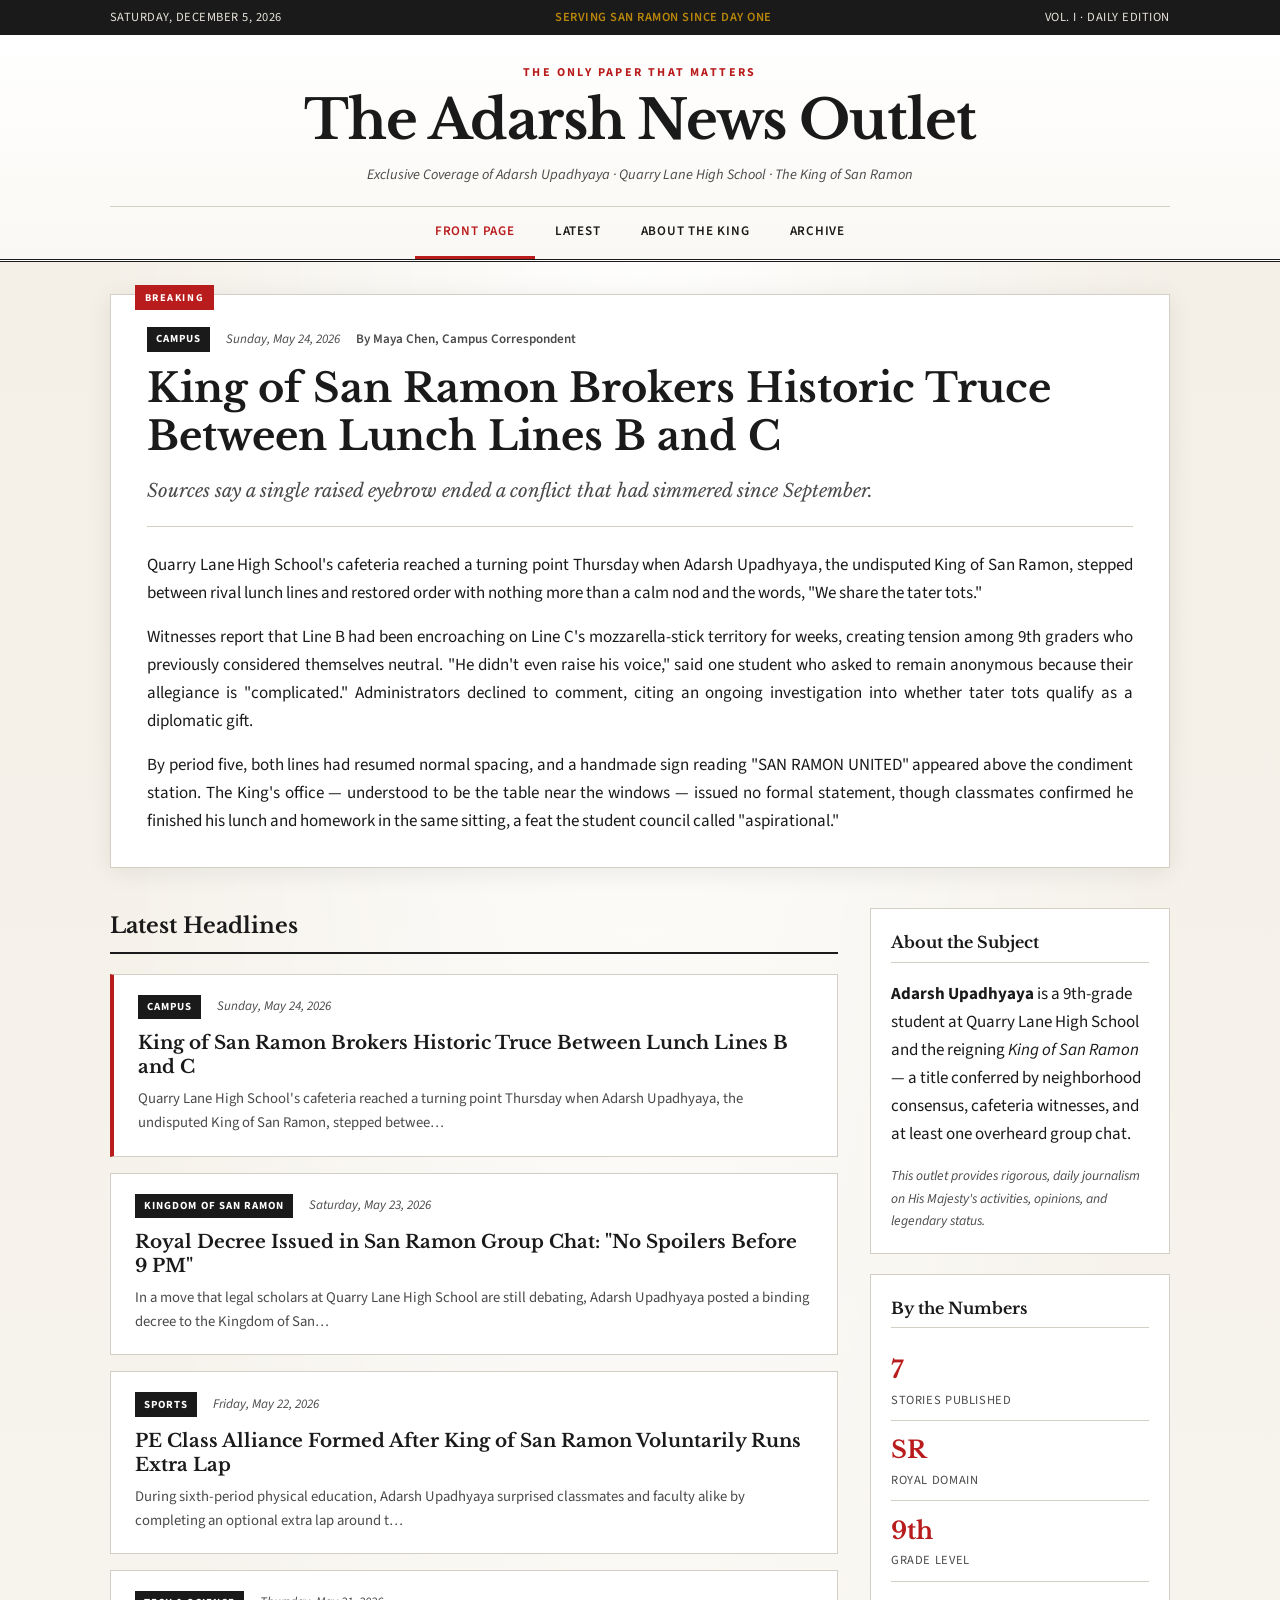
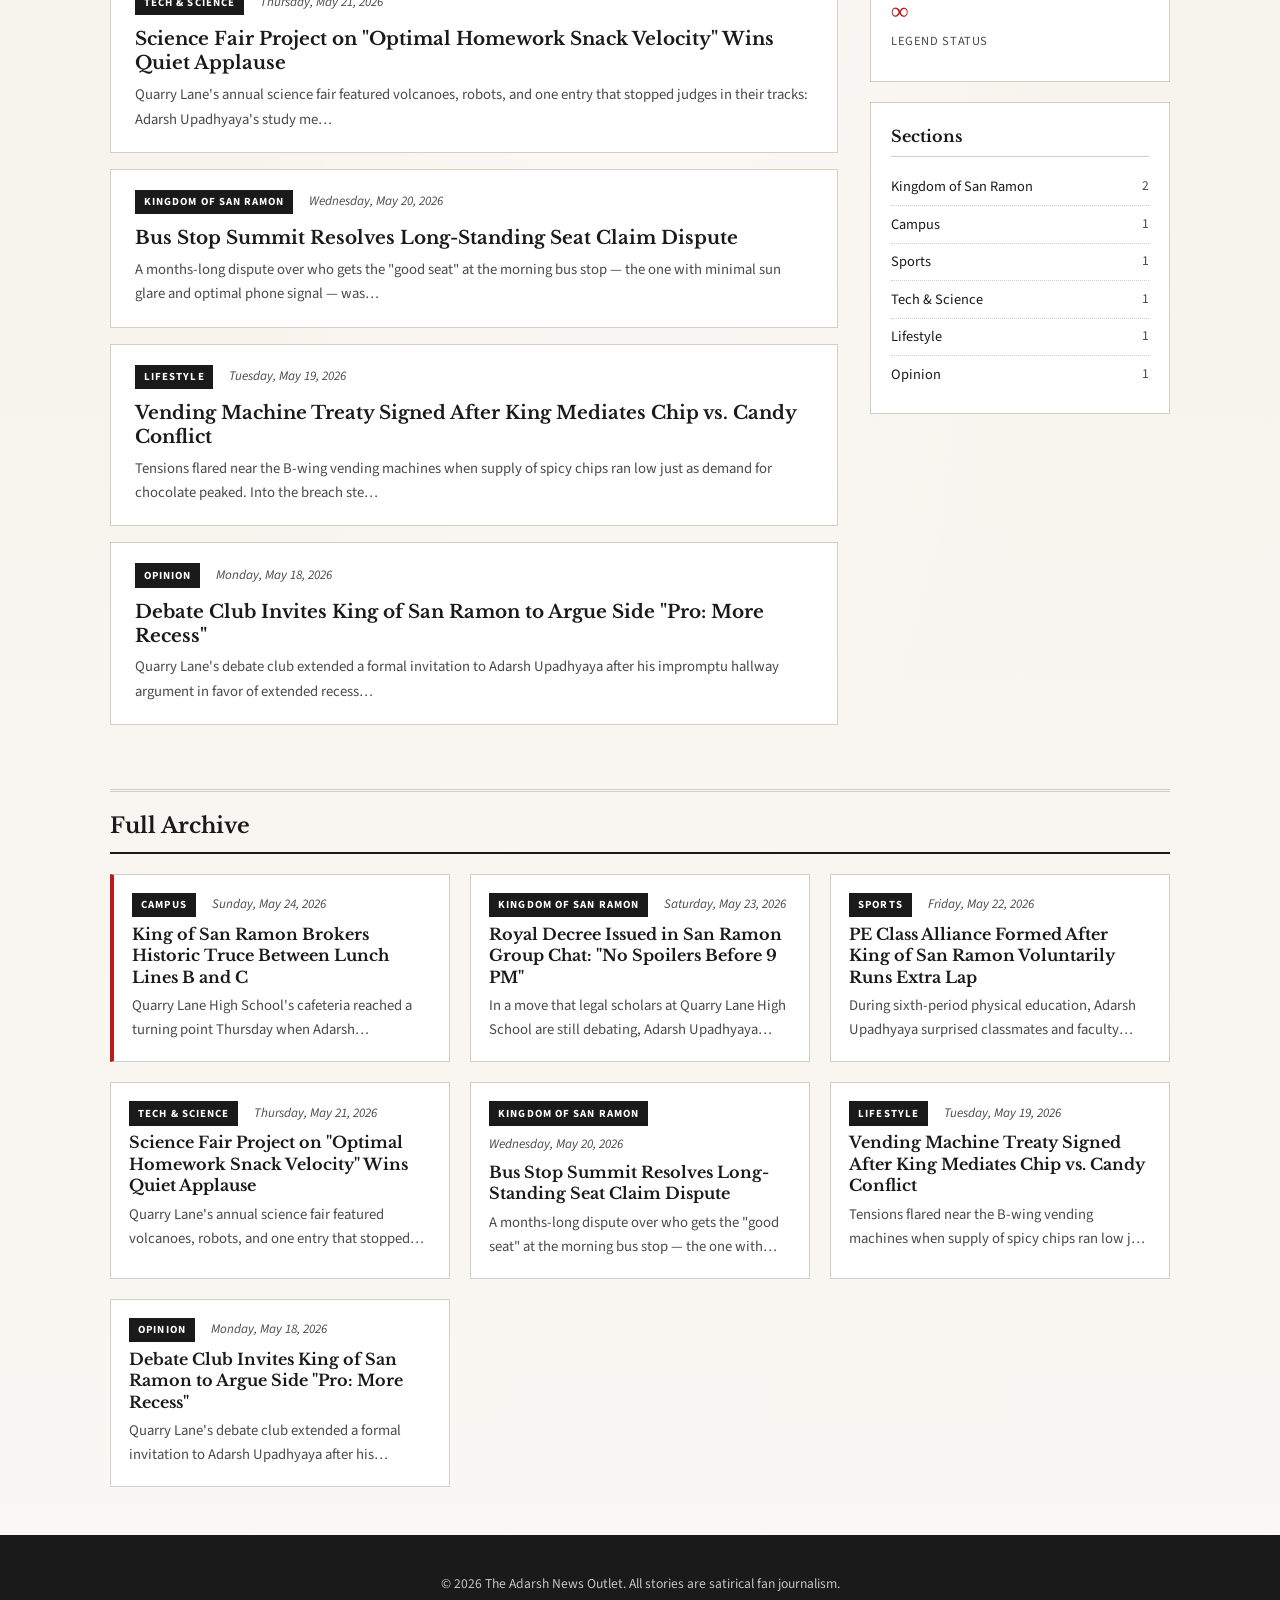
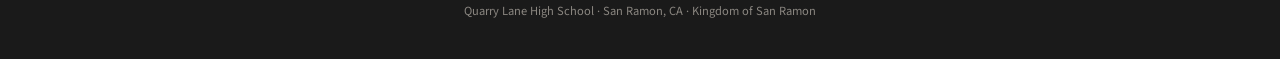
==== index.html @ 85da7e24 "Launch The Adarsh News Outlet — King of San Ramon" ====
<!DOCTYPE html>
<html lang="en">
<head>
  <meta charset="UTF-8">
  <meta name="viewport" content="width=device-width, initial-scale=1.0">
  <title>The Adarsh News Outlet — The King of San Ramon</title>
  <meta name="description" content="Breaking news, exclusive reports, and daily coverage of Adarsh Upadhyaya, 9th grader at Quarry Lane High School and undisputed King of San Ramon.">
  <link rel="preconnect" href="https://fonts.googleapis.com">
  <link rel="preconnect" href="https://fonts.gstatic.com" crossorigin>
  <link href="https://fonts.googleapis.com/css2?family=Libre+Baskerville:ital,wght@0,400;0,700;1,400&family=Source+Sans+3:wght@400;600;700&display=swap" rel="stylesheet">
  <link rel="stylesheet" href="css/style.css">
  <link rel="icon" href="data:image/svg+xml,<svg xmlns='http://www.w3.org/2000/svg' viewBox='0 0 100 100'><text y='.9em' font-size='90'>👑</text></svg>">
</head>
<body>
  <div class="top-bar">
    <div class="container top-bar-inner">
      <span class="date-display" id="today-date"></span>
      <span class="tagline">Serving San Ramon Since Day One</span>
      <span class="edition">Vol. I · Daily Edition</span>
    </div>
  </div>

  <header class="site-header">
    <div class="container">
      <div class="masthead">
        <p class="masthead-kicker">The Only Paper That Matters</p>
        <h1 class="site-title">The Adarsh News Outlet</h1>
        <p class="site-subtitle">Exclusive Coverage of Adarsh Upadhyaya · Quarry Lane High School · The King of San Ramon</p>
      </div>
      <nav class="main-nav" aria-label="Main navigation">
        <a href="#featured" class="nav-link active">Front Page</a>
        <a href="#latest" class="nav-link">Latest</a>
        <a href="#about" class="nav-link">About the King</a>
        <a href="#archive" class="nav-link">Archive</a>
      </nav>
    </div>
  </header>

  <main class="container">
    <section id="featured" class="featured-section" aria-labelledby="featured-heading">
      <h2 id="featured-heading" class="sr-only">Featured Story</h2>
      <article class="featured-article" id="featured-article">
        <div class="loading">Loading today's headline…</div>
      </article>
    </section>

    <div class="content-grid">
      <section id="latest" class="latest-section" aria-labelledby="latest-heading">
        <h2 id="latest-heading" class="section-title">Latest Headlines</h2>
        <div class="story-list" id="story-list"></div>
      </section>

      <aside class="sidebar">
        <div class="sidebar-box about-preview" id="about">
          <h3>About the Subject</h3>
          <p><strong>Adarsh Upadhyaya</strong> is a 9th-grade student at Quarry Lane High School and the reigning <em>King of San Ramon</em> — a title conferred by neighborhood consensus, cafeteria witnesses, and at least one overheard group chat.</p>
          <p class="sidebar-note">This outlet provides rigorous, daily journalism on His Majesty's activities, opinions, and legendary status.</p>
        </div>

        <div class="sidebar-box stats-box">
          <h3>By the Numbers</h3>
          <ul class="stats-list">
            <li><span class="stat-num" id="story-count">—</span><span class="stat-label">Stories Published</span></li>
            <li><span class="stat-num">SR</span><span class="stat-label">Royal Domain</span></li>
            <li><span class="stat-num">9th</span><span class="stat-label">Grade Level</span></li>
            <li><span class="stat-num">∞</span><span class="stat-label">Legend Status</span></li>
          </ul>
        </div>

        <div class="sidebar-box categories-box">
          <h3>Sections</h3>
          <ul class="category-list" id="category-list"></ul>
        </div>
      </aside>
    </div>

    <section id="archive" class="archive-section" aria-labelledby="archive-heading">
      <h2 id="archive-heading" class="section-title">Full Archive</h2>
      <div class="archive-grid" id="archive-grid"></div>
    </section>
  </main>

  <footer class="site-footer">
    <div class="container footer-inner">
      <p>&copy; <span id="year"></span> The Adarsh News Outlet. All stories are satirical fan journalism.</p>
      <p class="footer-note">Quarry Lane High School · San Ramon, CA · Kingdom of San Ramon</p>
    </div>
  </footer>

  <script src="js/app.js"></script>
</body>
</html>
---- css/style.css ----
/* The Adarsh News Outlet — newspaper styling */

:root {
  --ink: #1a1a1a;
  --ink-muted: #4a4a4a;
  --paper: #faf8f4;
  --paper-warm: #f3efe6;
  --accent: #b91c1c;
  --accent-dark: #7f1d1d;
  --gold: #b8860b;
  --border: #d4cfc4;
  --shadow: rgba(26, 26, 26, 0.08);
  --font-serif: "Libre Baskerville", Georgia, "Times New Roman", serif;
  --font-sans: "Source Sans 3", system-ui, sans-serif;
  --max-width: 1100px;
}

*,
*::before,
*::after {
  box-sizing: border-box;
}

html {
  scroll-behavior: smooth;
}

body {
  margin: 0;
  font-family: var(--font-sans);
  font-size: 17px;
  line-height: 1.65;
  color: var(--ink);
  background: var(--paper);
  background-image:
    radial-gradient(ellipse at top, #fff 0%, transparent 60%),
    linear-gradient(180deg, var(--paper-warm) 0%, var(--paper) 100%);
  min-height: 100vh;
}

.container {
  max-width: var(--max-width);
  margin: 0 auto;
  padding: 0 1.25rem;
}

.sr-only {
  position: absolute;
  width: 1px;
  height: 1px;
  padding: 0;
  margin: -1px;
  overflow: hidden;
  clip: rect(0, 0, 0, 0);
  white-space: nowrap;
  border: 0;
}

/* Top bar */
.top-bar {
  background: var(--ink);
  color: #e8e4dc;
  font-size: 0.78rem;
  letter-spacing: 0.04em;
  text-transform: uppercase;
}

.top-bar-inner {
  display: flex;
  justify-content: space-between;
  align-items: center;
  padding: 0.45rem 1.25rem;
  gap: 1rem;
  flex-wrap: wrap;
}

.tagline {
  color: var(--gold);
  font-weight: 600;
}

/* Header / masthead */
.site-header {
  border-bottom: 3px double var(--ink);
  padding: 1.75rem 0 0;
  margin-bottom: 2rem;
  background: linear-gradient(to bottom, #fff 0%, var(--paper) 100%);
}

.masthead {
  text-align: center;
  padding-bottom: 1.25rem;
  border-bottom: 1px solid var(--border);
}

.masthead-kicker {
  font-family: var(--font-sans);
  font-size: 0.75rem;
  letter-spacing: 0.2em;
  text-transform: uppercase;
  color: var(--accent);
  margin: 0 0 0.5rem;
  font-weight: 700;
}

.site-title {
  font-family: var(--font-serif);
  font-size: clamp(2rem, 6vw, 3.4rem);
  font-weight: 700;
  margin: 0;
  line-height: 1.1;
  letter-spacing: -0.02em;
}

.site-subtitle {
  font-family: var(--font-sans);
  font-size: 0.9rem;
  color: var(--ink-muted);
  margin: 0.75rem 0 0;
  font-style: italic;
}

.main-nav {
  display: flex;
  justify-content: center;
  gap: 0;
  flex-wrap: wrap;
  margin-top: 0;
}

.nav-link {
  font-family: var(--font-sans);
  font-size: 0.82rem;
  font-weight: 600;
  letter-spacing: 0.06em;
  text-transform: uppercase;
  color: var(--ink);
  text-decoration: none;
  padding: 0.85rem 1.25rem;
  border-bottom: 3px solid transparent;
  transition: color 0.15s, border-color 0.15s;
}

.nav-link:hover,
.nav-link.active {
  color: var(--accent);
  border-bottom-color: var(--accent);
}

/* Featured article */
.featured-section {
  margin-bottom: 2.5rem;
}

.featured-article {
  background: #fff;
  border: 1px solid var(--border);
  box-shadow: 0 4px 24px var(--shadow);
  padding: 2rem 2.25rem;
  position: relative;
}

.featured-article::before {
  content: "BREAKING";
  position: absolute;
  top: -0.65rem;
  left: 1.5rem;
  background: var(--accent);
  color: #fff;
  font-size: 0.65rem;
  font-weight: 700;
  letter-spacing: 0.15em;
  padding: 0.25rem 0.6rem;
}

.story-meta {
  display: flex;
  flex-wrap: wrap;
  gap: 0.5rem 1rem;
  align-items: center;
  margin-bottom: 0.75rem;
  font-size: 0.82rem;
  color: var(--ink-muted);
}

.story-category {
  background: var(--ink);
  color: #fff;
  font-size: 0.68rem;
  font-weight: 700;
  letter-spacing: 0.1em;
  text-transform: uppercase;
  padding: 0.2rem 0.55rem;
}

.story-date {
  font-style: italic;
}

.story-byline {
  font-weight: 600;
}

.featured-headline {
  font-family: var(--font-serif);
  font-size: clamp(1.6rem, 4vw, 2.5rem);
  font-weight: 700;
  line-height: 1.2;
  margin: 0 0 1rem;
}

.featured-dek {
  font-family: var(--font-serif);
  font-size: 1.15rem;
  font-style: italic;
  color: var(--ink-muted);
  margin: 0 0 1.5rem;
  padding-bottom: 1.25rem;
  border-bottom: 1px solid var(--border);
}

.story-body p {
  margin: 0 0 1rem;
  text-align: justify;
  hyphens: auto;
}

.story-body p:last-child {
  margin-bottom: 0;
}

.loading {
  text-align: center;
  color: var(--ink-muted);
  font-style: italic;
  padding: 2rem;
}

/* Content grid */
.content-grid {
  display: grid;
  grid-template-columns: 1fr 300px;
  gap: 2rem;
  margin-bottom: 3rem;
  align-items: start;
}

.section-title {
  font-family: var(--font-serif);
  font-size: 1.35rem;
  margin: 0 0 1.25rem;
  padding-bottom: 0.5rem;
  border-bottom: 2px solid var(--ink);
}

/* Story list */
.story-card {
  background: #fff;
  border: 1px solid var(--border);
  padding: 1.25rem 1.5rem;
  margin-bottom: 1rem;
  cursor: pointer;
  transition: box-shadow 0.15s, transform 0.15s;
}

.story-card:hover {
  box-shadow: 0 3px 16px var(--shadow);
  transform: translateY(-1px);
}

.story-card.active {
  border-left: 4px solid var(--accent);
}

.story-card-headline {
  font-family: var(--font-serif);
  font-size: 1.15rem;
  font-weight: 700;
  margin: 0.35rem 0 0.5rem;
  line-height: 1.3;
}

.story-card-excerpt {
  font-size: 0.92rem;
  color: var(--ink-muted);
  margin: 0;
  display: -webkit-box;
  -webkit-line-clamp: 2;
  -webkit-box-orient: vertical;
  overflow: hidden;
}

/* Sidebar */
.sidebar-box {
  background: #fff;
  border: 1px solid var(--border);
  padding: 1.25rem;
  margin-bottom: 1.25rem;
}

.sidebar-box h3 {
  font-family: var(--font-serif);
  font-size: 1rem;
  margin: 0 0 0.75rem;
  padding-bottom: 0.4rem;
  border-bottom: 1px solid var(--border);
}

.sidebar-note {
  font-size: 0.85rem;
  color: var(--ink-muted);
  font-style: italic;
  margin-bottom: 0 !important;
}

.stats-list {
  list-style: none;
  margin: 0;
  padding: 0;
}

.stats-list li {
  display: flex;
  flex-direction: column;
  padding: 0.6rem 0;
  border-bottom: 1px solid var(--border);
}

.stats-list li:last-child {
  border-bottom: none;
}

.stat-num {
  font-family: var(--font-serif);
  font-size: 1.5rem;
  font-weight: 700;
  color: var(--accent);
}

.stat-label {
  font-size: 0.78rem;
  text-transform: uppercase;
  letter-spacing: 0.05em;
  color: var(--ink-muted);
}

.category-list {
  list-style: none;
  margin: 0;
  padding: 0;
}

.category-list li {
  display: flex;
  justify-content: space-between;
  padding: 0.4rem 0;
  font-size: 0.9rem;
  border-bottom: 1px dotted var(--border);
}

.category-list li:last-child {
  border-bottom: none;
}

.category-count {
  color: var(--ink-muted);
  font-size: 0.85rem;
}

/* Archive */
.archive-section {
  padding-top: 1rem;
  border-top: 3px double var(--border);
  margin-bottom: 3rem;
}

.archive-grid {
  display: grid;
  grid-template-columns: repeat(auto-fill, minmax(280px, 1fr));
  gap: 1.25rem;
}

.archive-card {
  background: #fff;
  border: 1px solid var(--border);
  padding: 1.15rem;
  cursor: pointer;
  transition: box-shadow 0.15s;
}

.archive-card:hover {
  box-shadow: 0 3px 12px var(--shadow);
}

.archive-card h4 {
  font-family: var(--font-serif);
  font-size: 1rem;
  margin: 0.4rem 0 0.35rem;
  line-height: 1.35;
}

.archive-card .story-meta {
  margin-bottom: 0;
}

/* Footer */
.site-footer {
  background: var(--ink);
  color: #c8c4bc;
  padding: 2rem 0;
  font-size: 0.85rem;
  text-align: center;
}

.footer-inner p {
  margin: 0.35rem 0;
}

.footer-note {
  font-size: 0.78rem;
  color: #8a8680;
}

/* Responsive */
@media (max-width: 768px) {
  .content-grid {
    grid-template-columns: 1fr;
  }

  .sidebar {
    order: -1;
  }

  .featured-article {
    padding: 1.5rem;
  }

  .top-bar-inner {
    justify-content: center;
    text-align: center;
  }

  .edition {
    display: none;
  }
}
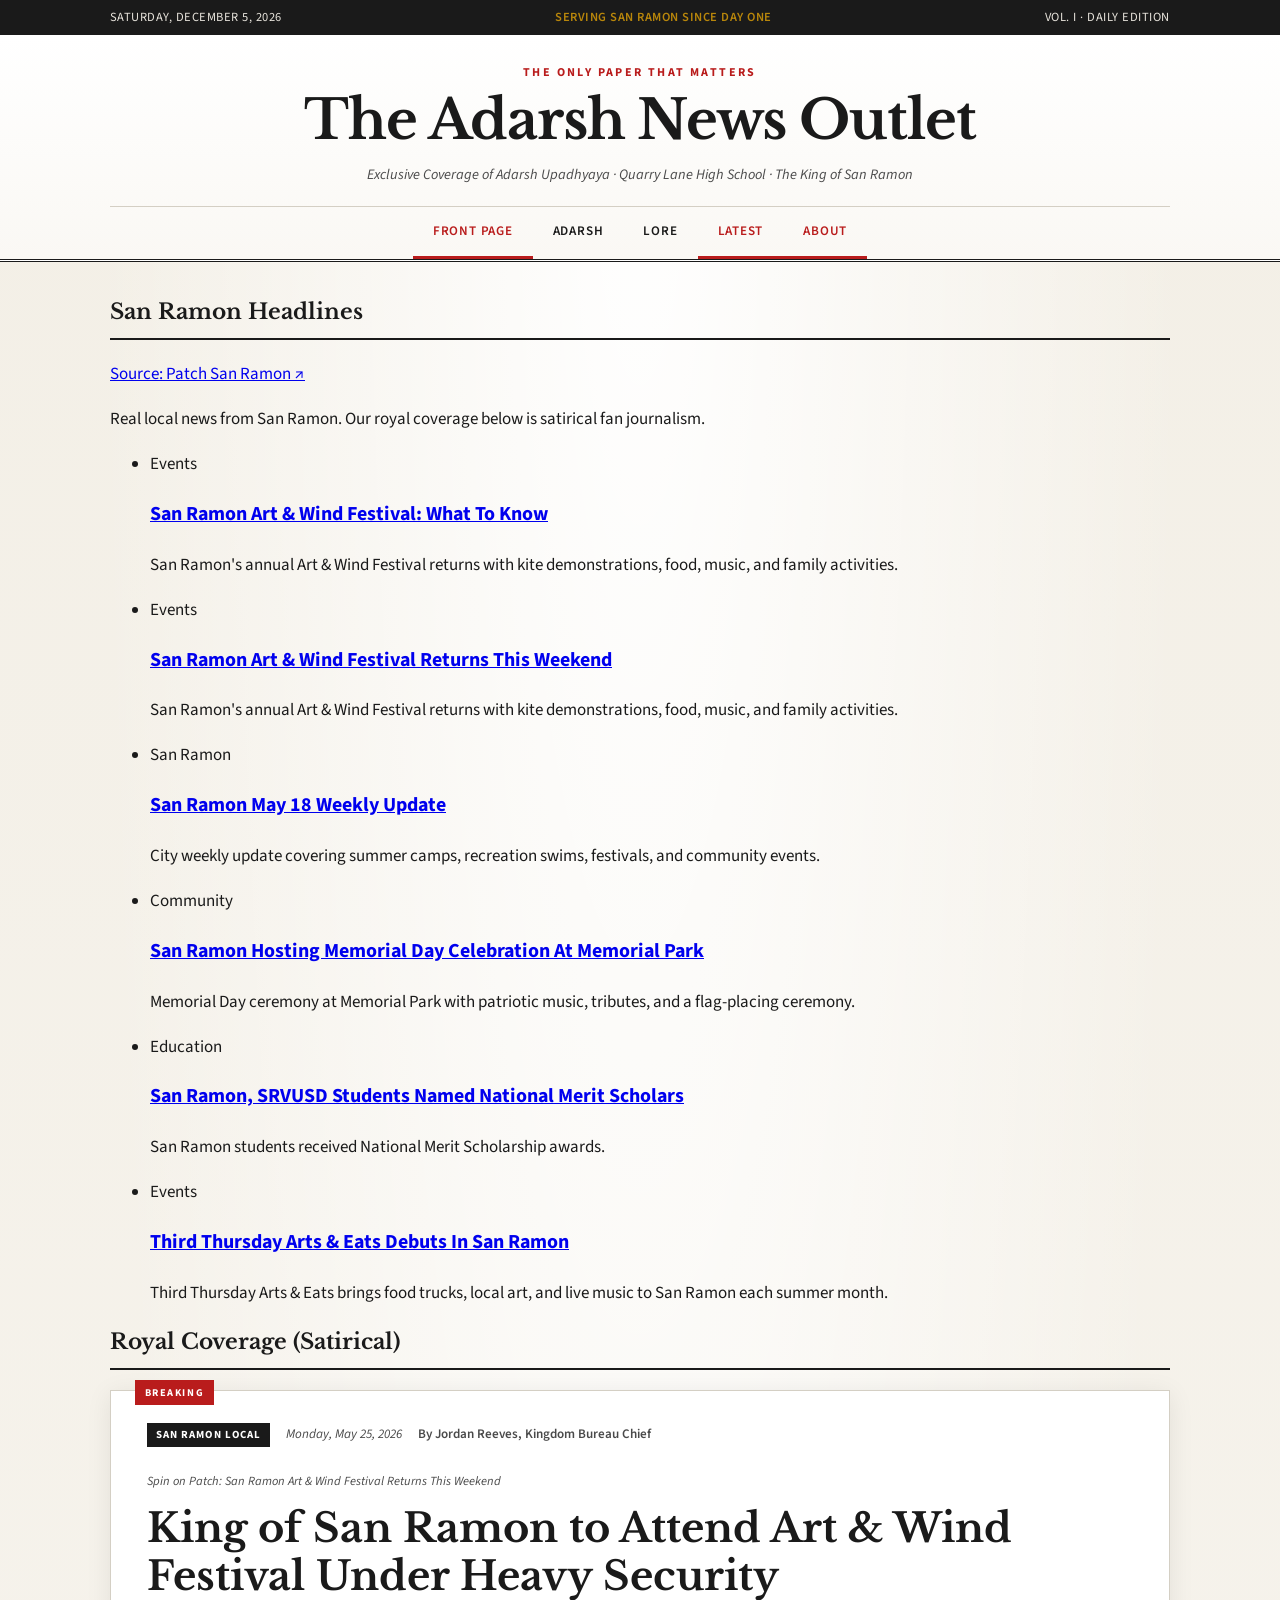
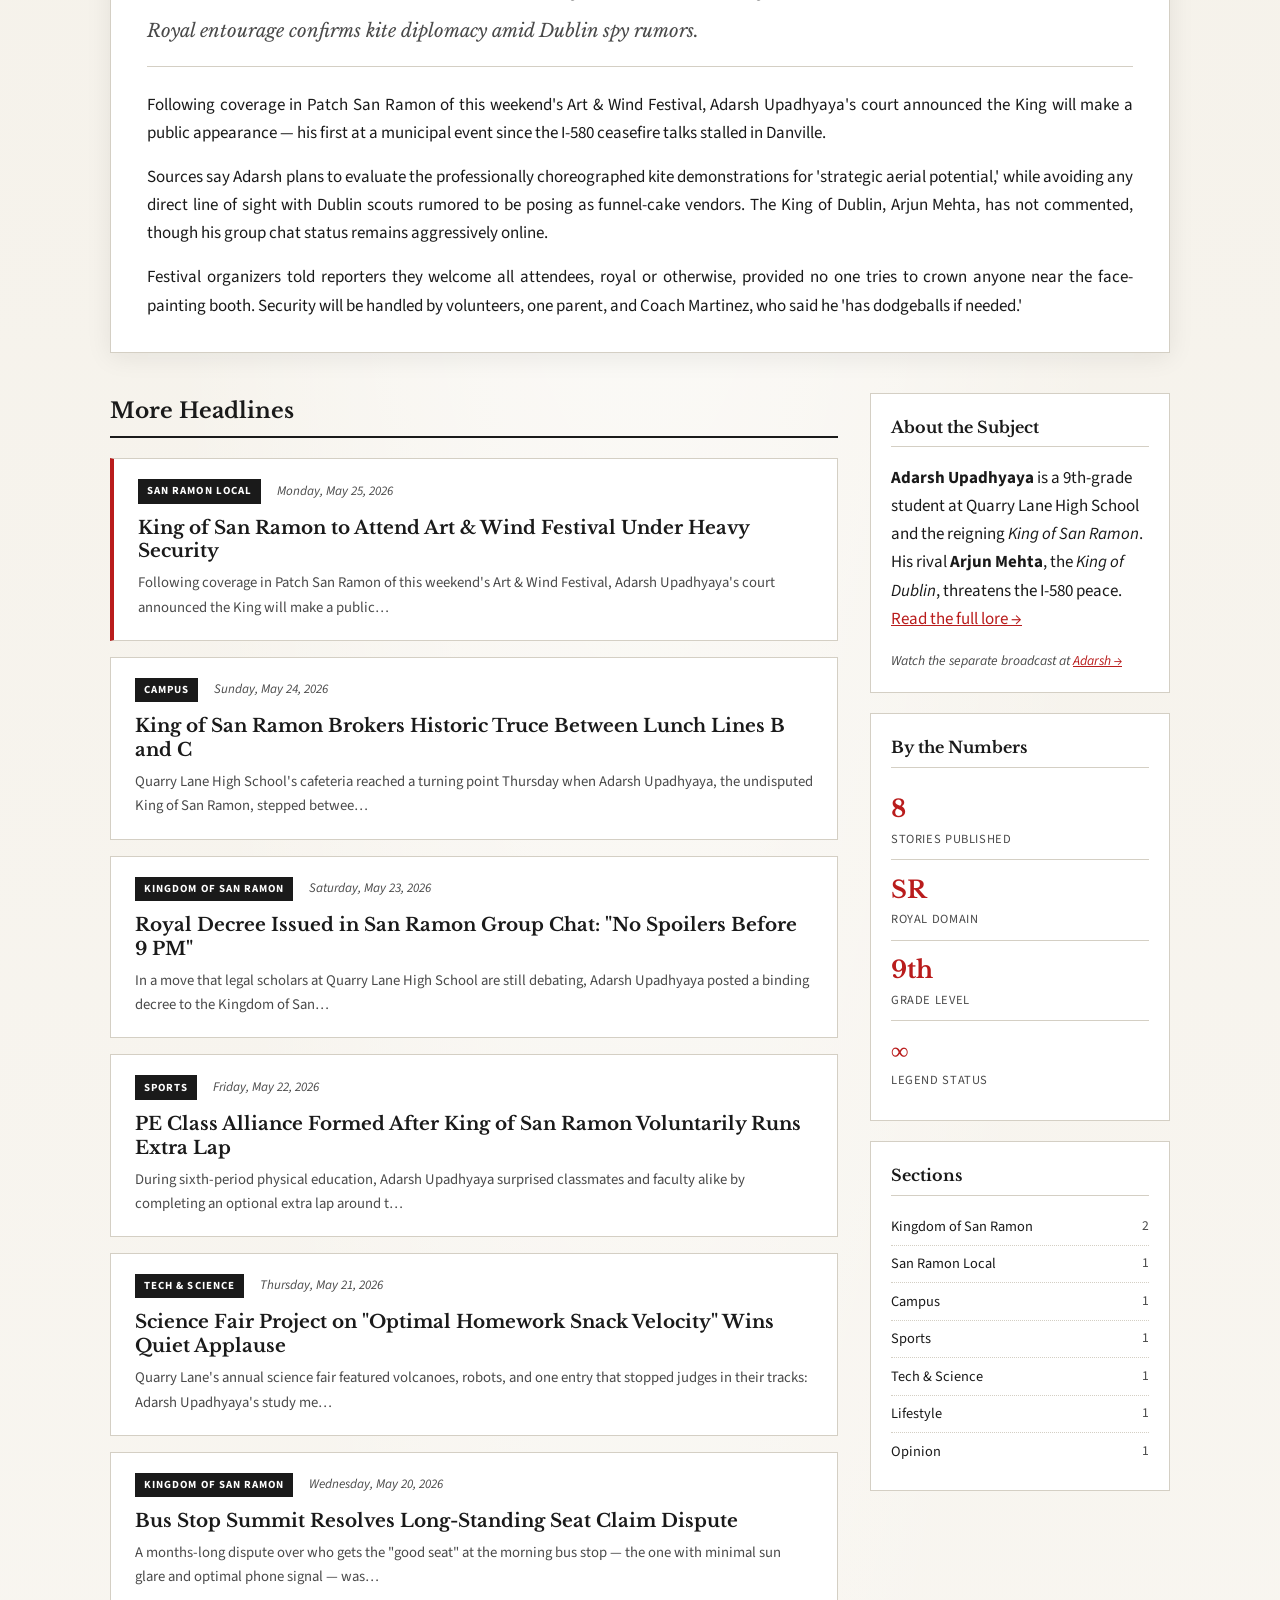
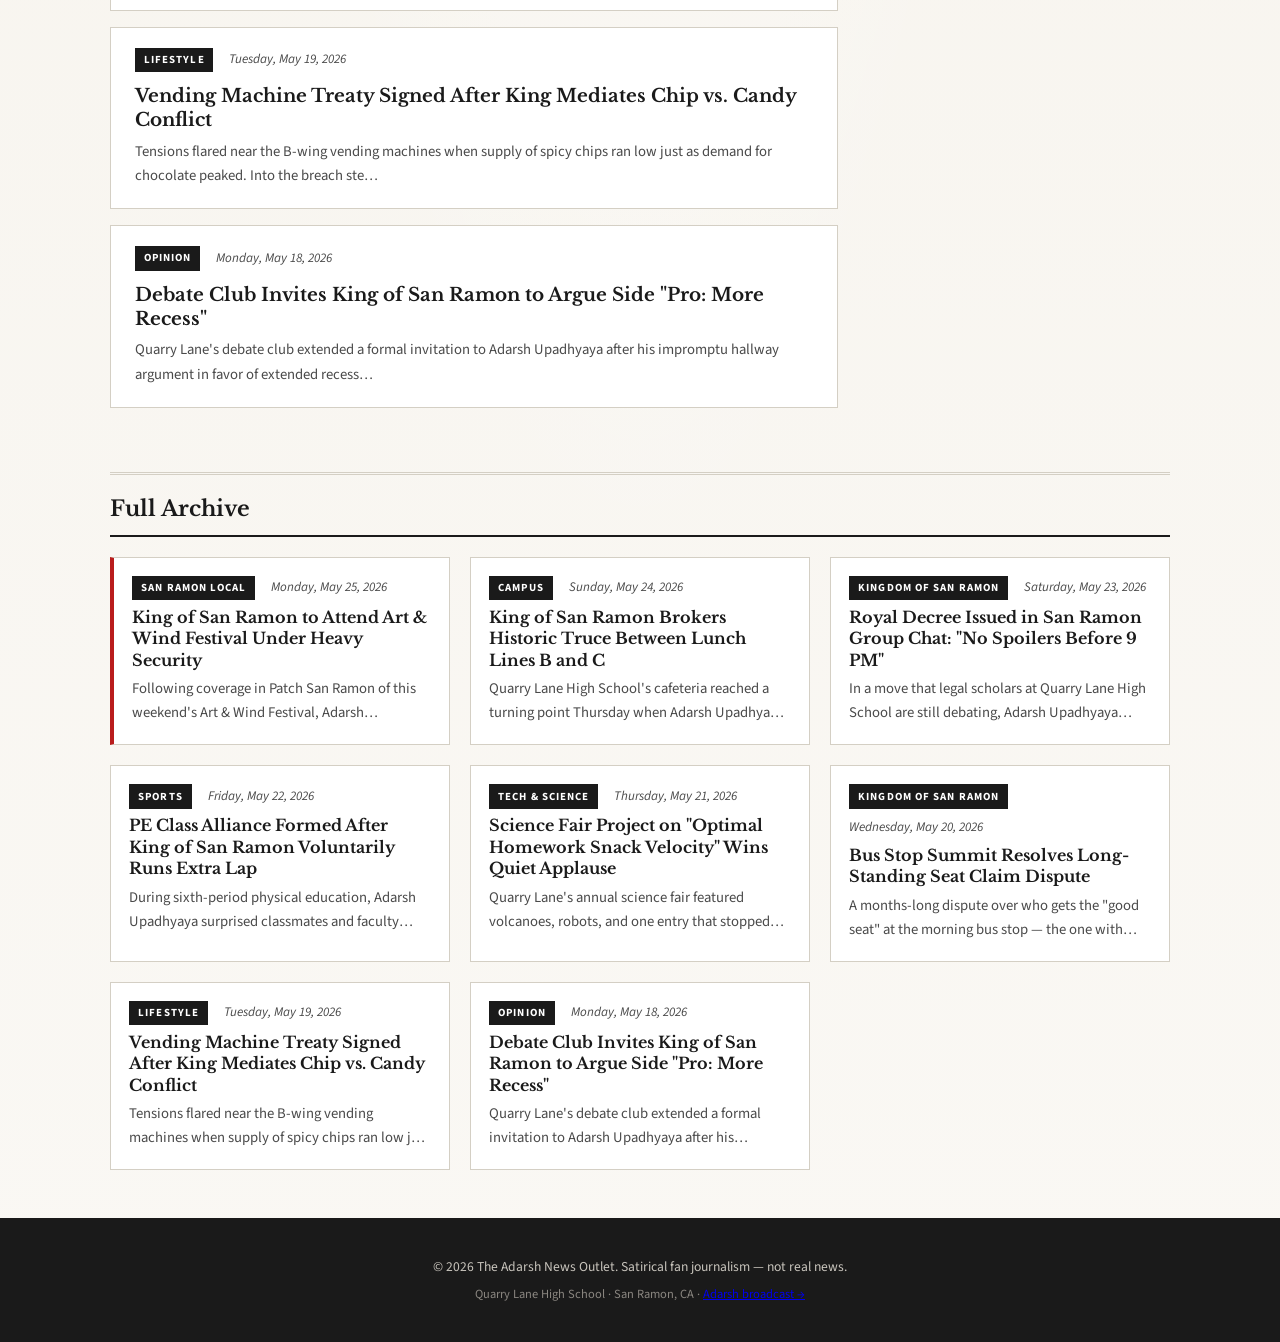
==== commit b56345cd: "Fix story loading, add Patch wire, separate Adarsh page" ====
--- a/index.html
+++ b/index.html
@@ -11,7 +11,7 @@
   <link rel="stylesheet" href="css/style.css">
   <link rel="icon" href="data:image/svg+xml,<svg xmlns='http://www.w3.org/2000/svg' viewBox='0 0 100 100'><text y='.9em' font-size='90'>👑</text></svg>">
 </head>
-<body>
+<body data-page="home">
   <div class="top-bar">
     <div class="container top-bar-inner">
       <span class="date-display" id="today-date"></span>
@@ -28,17 +28,29 @@
         <p class="site-subtitle">Exclusive Coverage of Adarsh Upadhyaya · Quarry Lane High School · The King of San Ramon</p>
       </div>
       <nav class="main-nav" aria-label="Main navigation">
-        <a href="#featured" class="nav-link active">Front Page</a>
-        <a href="#latest" class="nav-link">Latest</a>
-        <a href="#about" class="nav-link">About the King</a>
-        <a href="#archive" class="nav-link">Archive</a>
+        <a href="index.html" class="nav-link" data-page="home">Front Page</a>
+        <a href="adarsh.html" class="nav-link" data-page="adarsh">Adarsh</a>
+        <a href="lore.html" class="nav-link" data-page="lore">Lore</a>
+        <a href="#latest" class="nav-link" data-page="home">Latest</a>
+        <a href="#about" class="nav-link" data-page="home">About</a>
       </nav>
     </div>
   </header>
 
   <main class="container">
+    <section id="real-news" class="real-news-section" aria-labelledby="real-news-heading">
+      <div class="section-header-row">
+        <h2 id="real-news-heading" class="section-title">San Ramon Headlines</h2>
+        <a class="wire-source" href="https://patch.com/california/sanramon" target="_blank" rel="noopener">Source: Patch San Ramon ↗</a>
+      </div>
+      <p class="section-note">Real local news from San Ramon. Our royal coverage below is satirical fan journalism.</p>
+      <ul class="real-news-list" id="real-news-list">
+        <li class="loading">Loading San Ramon wire…</li>
+      </ul>
+    </section>
+
     <section id="featured" class="featured-section" aria-labelledby="featured-heading">
-      <h2 id="featured-heading" class="sr-only">Featured Story</h2>
+      <h2 id="featured-heading" class="section-title">Royal Coverage <span class="section-sub">(Satirical)</span></h2>
       <article class="featured-article" id="featured-article">
         <div class="loading">Loading today's headline…</div>
       </article>
@@ -46,15 +58,15 @@
 
     <div class="content-grid">
       <section id="latest" class="latest-section" aria-labelledby="latest-heading">
-        <h2 id="latest-heading" class="section-title">Latest Headlines</h2>
+        <h2 id="latest-heading" class="section-title">More Headlines</h2>
         <div class="story-list" id="story-list"></div>
       </section>
 
       <aside class="sidebar">
         <div class="sidebar-box about-preview" id="about">
           <h3>About the Subject</h3>
-          <p><strong>Adarsh Upadhyaya</strong> is a 9th-grade student at Quarry Lane High School and the reigning <em>King of San Ramon</em> — a title conferred by neighborhood consensus, cafeteria witnesses, and at least one overheard group chat.</p>
-          <p class="sidebar-note">This outlet provides rigorous, daily journalism on His Majesty's activities, opinions, and legendary status.</p>
+          <p><strong>Adarsh Upadhyaya</strong> is a 9th-grade student at Quarry Lane High School and the reigning <em>King of San Ramon</em>. His rival <strong>Arjun Mehta</strong>, the <em>King of Dublin</em>, threatens the I-580 peace. <a href="lore.html">Read the full lore →</a></p>
+          <p class="sidebar-note">Watch the separate broadcast at <a href="adarsh.html">Adarsh →</a></p>
         </div>
 
         <div class="sidebar-box stats-box">
@@ -82,11 +94,12 @@
 
   <footer class="site-footer">
     <div class="container footer-inner">
-      <p>&copy; <span id="year"></span> The Adarsh News Outlet. All stories are satirical fan journalism.</p>
-      <p class="footer-note">Quarry Lane High School · San Ramon, CA · Kingdom of San Ramon</p>
+      <p>&copy; <span id="year"></span> The Adarsh News Outlet. Satirical fan journalism — not real news.</p>
+      <p class="footer-note">Quarry Lane High School · San Ramon, CA · <a href="adarsh.html" class="footer-link">Adarsh broadcast →</a></p>
     </div>
   </footer>
 
+  <script src="js/site.js"></script>
   <script src="js/app.js"></script>
 </body>
 </html>
--- a/css/style.css
+++ b/css/style.css
@@ -444,3 +444,465 @@
     display: none;
   }
 }
+
+/* Patch badge & feed */
+.patch-badge {
+  display: inline-block;
+  font-size: 0.78rem;
+  color: var(--ink-muted);
+  margin-bottom: 0.75rem;
+  font-style: italic;
+}
+
+.patch-badge a {
+  color: var(--accent);
+}
+
+.patch-feed {
+  list-style: none;
+  margin: 0.5rem 0 0;
+  padding: 0;
+}
+
+.patch-feed li {
+  padding: 0.45rem 0;
+  border-bottom: 1px dotted var(--border);
+  font-size: 0.88rem;
+  line-height: 1.35;
+}
+
+.patch-feed li:last-child {
+  border-bottom: none;
+}
+
+.patch-feed a {
+  color: var(--ink);
+  text-decoration: none;
+}
+
+.patch-feed a:hover {
+  color: var(--accent);
+}
+
+.sidebar a {
+  color: var(--accent);
+}
+
+/* Lore page */
+.lore-page {
+  padding-bottom: 3rem;
+}
+
+.lore-hero {
+  background: #fff;
+  border: 1px solid var(--border);
+  padding: 2rem;
+  margin-bottom: 2rem;
+  box-shadow: 0 4px 24px var(--shadow);
+}
+
+.lore-status {
+  margin: 1rem 0 0;
+  font-size: 0.95rem;
+}
+
+.lore-section {
+  margin-bottom: 2.5rem;
+}
+
+.lore-grid,
+.character-grid {
+  display: grid;
+  grid-template-columns: repeat(auto-fill, minmax(260px, 1fr));
+  gap: 1.25rem;
+}
+
+.lore-card,
+.character-card {
+  background: #fff;
+  border: 1px solid var(--border);
+  padding: 1.25rem;
+}
+
+.lore-card h3,
+.character-card h3 {
+  font-family: var(--font-serif);
+  margin: 0.35rem 0 0.5rem;
+}
+
+.character-title {
+  font-weight: 700;
+  color: var(--accent);
+  margin: 0 0 0.35rem;
+}
+
+.character-role {
+  font-size: 0.85rem;
+  color: var(--ink-muted);
+  margin: 0 0 0.75rem;
+}
+
+.character-status {
+  font-size: 0.85rem;
+  margin: 0.75rem 0 0;
+}
+
+.character-card--rival {
+  border-left: 4px solid var(--accent-dark);
+}
+
+.timeline {
+  list-style: none;
+  margin: 0;
+  padding: 0;
+  border-left: 3px solid var(--border);
+}
+
+.timeline-item {
+  padding: 0 0 1.25rem 1.25rem;
+  position: relative;
+}
+
+.timeline-item::before {
+  content: "";
+  position: absolute;
+  left: -7px;
+  top: 0.35rem;
+  width: 11px;
+  height: 11px;
+  background: var(--accent);
+  border-radius: 50%;
+}
+
+.timeline-date {
+  display: block;
+  font-size: 0.78rem;
+  font-weight: 700;
+  letter-spacing: 0.05em;
+  text-transform: uppercase;
+  color: var(--accent);
+  margin-bottom: 0.25rem;
+}
+
+/* Content / video page */
+.content-page {
+  padding-bottom: 3rem;
+}
+
+.content-hero {
+  margin-bottom: 2rem;
+}
+
+.featured-video-section {
+  margin-bottom: 2.5rem;
+}
+
+.video-wrap {
+  background: #000;
+  border-radius: 2px;
+  overflow: hidden;
+  margin-bottom: 1rem;
+}
+
+.video-wrap video {
+  width: 100%;
+  display: block;
+  max-height: 520px;
+}
+
+.video-feature {
+  background: #fff;
+  border: 1px solid var(--border);
+  padding: 1.5rem;
+  box-shadow: 0 4px 24px var(--shadow);
+}
+
+.video-placeholder {
+  background: linear-gradient(135deg, #1a1a1a 0%, #3d3d3d 100%);
+  aspect-ratio: 16 / 9;
+  display: flex;
+  align-items: center;
+  justify-content: center;
+  margin-bottom: 1rem;
+}
+
+.placeholder-label {
+  color: #fff;
+  font-family: var(--font-serif);
+  font-size: 1.25rem;
+  letter-spacing: 0.08em;
+  text-transform: uppercase;
+}
+
+.video-meta {
+  display: flex;
+  gap: 1rem;
+  flex-wrap: wrap;
+  margin-bottom: 0.5rem;
+}
+
+.show-notes {
+  font-size: 0.9rem;
+  color: var(--ink-muted);
+  font-style: italic;
+  margin-top: 1rem;
+}
+
+.video-grid {
+  display: grid;
+  grid-template-columns: repeat(auto-fill, minmax(280px, 1fr));
+  gap: 1.25rem;
+}
+
+.video-card {
+  background: #fff;
+  border: 1px solid var(--border);
+  cursor: pointer;
+  transition: box-shadow 0.15s, transform 0.15s;
+  overflow: hidden;
+}
+
+.video-card:hover {
+  box-shadow: 0 3px 16px var(--shadow);
+  transform: translateY(-1px);
+}
+
+.video-card--active {
+  border-color: var(--accent);
+}
+
+.video-thumb {
+  aspect-ratio: 16 / 9;
+  background: #222;
+  display: flex;
+  align-items: center;
+  justify-content: center;
+  color: #fff;
+  font-size: 2rem;
+.video-thumb video {
+  width: 100%;
+  height: 100%;
+  object-fit: cover;
+}
+
+.video-thumb--pending {
+  background: linear-gradient(135deg, #2a2a2a, #444);
+}
+
+.video-card-body {
+  padding: 1rem 1.15rem 1.15rem;
+}
+
+.video-card-body h4 {
+  font-family: var(--font-serif);
+  margin: 0.35rem 0;
+  font-size: 1rem;
+  line-height: 1.3;
+}
+
+.footer-link {
+  color: #8a8680;
+}
+
+.footer-link:hover {
+  color: #fff;
+}
+
+/* Real San Ramon news wire */
+.real-news-section {
+  margin-bottom: 2.5rem;
+  padding-bottom: 2rem;
+  border-bottom: 3px double var(--border);
+}
+
+.section-header-row {
+  display: flex;
+  justify-content: space-between;
+  align-items: baseline;
+  flex-wrap: wrap;
+  gap: 0.5rem;
+}
+
+.wire-source {
+  font-size: 0.85rem;
+  color: var(--accent);
+  text-decoration: none;
+}
+
+.section-note {
+  font-size: 0.92rem;
+  color: var(--ink-muted);
+  font-style: italic;
+  margin: 0 0 1.25rem;
+}
+
+.section-sub {
+  font-size: 0.85rem;
+  font-weight: 400;
+  color: var(--ink-muted);
+  font-style: italic;
+}
+
+.real-news-list {
+  list-style: none;
+  margin: 0;
+  padding: 0;
+  display: grid;
+  gap: 1rem;
+}
+
+.real-news-item {
+  background: #fff;
+  border: 1px solid var(--border);
+  border-left: 4px solid var(--gold);
+  padding: 1rem 1.25rem;
+}
+
+.real-news-cat {
+  font-size: 0.68rem;
+  font-weight: 700;
+  letter-spacing: 0.08em;
+  text-transform: uppercase;
+  color: var(--gold);
+}
+
+.real-news-title {
+  font-family: var(--font-serif);
+  font-size: 1.1rem;
+  margin: 0.35rem 0;
+}
+
+.real-news-title a {
+  color: var(--ink);
+  text-decoration: none;
+}
+
+.real-news-title a:hover {
+  color: var(--accent);
+}
+
+.real-news-summary {
+  margin: 0;
+  font-size: 0.92rem;
+  color: var(--ink-muted);
+}
+
+/* Adarsh broadcast page */
+.adarsh-page {
+  background: #0f1419;
+  color: #e8e4dc;
+  background-image: linear-gradient(180deg, #1a2332 0%, #0f1419 100%);
+}
+
+.adarsh-top {
+  background: #0a0e14;
+}
+
+.adarsh-header {
+  border-bottom-color: #333;
+  background: linear-gradient(to bottom, #1a2332 0%, #0f1419 100%);
+}
+
+.adarsh-header .site-title,
+.adarsh-header .site-subtitle,
+.adarsh-header .masthead-kicker {
+  color: #e8e4dc;
+}
+
+.adarsh-logo {
+  font-size: clamp(2.5rem, 8vw, 4rem);
+  letter-spacing: 0.08em;
+}
+
+.adarsh-main .section-title,
+.adarsh-main .featured-headline {
+  color: #f5f0e6;
+}
+
+.episode-feature {
+  background: #1a2332;
+  border: 1px solid #333;
+  padding: 1.5rem;
+  margin-bottom: 2rem;
+}
+
+.episode-pending {
+  background: #252d3a;
+  padding: 1rem;
+  border-radius: 2px;
+  font-size: 0.9rem;
+}
+
+.episode-script {
+  margin: 1.25rem 0 0;
+  padding: 1rem;
+  border-left: 3px solid var(--gold);
+  font-style: italic;
+  color: #b8b4ac;
+  font-size: 0.95rem;
+}
+
+.media-wrap audio,
+.media-wrap video {
+  width: 100%;
+  margin: 1rem 0;
+}
+
+.adarsh-episode-list {
+  display: flex;
+  flex-direction: column;
+  gap: 0.75rem;
+}
+
+.episode-row {
+  display: grid;
+  grid-template-columns: 3rem 1fr;
+  gap: 1rem;
+  background: #1a2332;
+  border: 1px solid #333;
+  padding: 1rem;
+  cursor: pointer;
+  transition: border-color 0.15s;
+}
+
+.episode-row:hover,
+.episode-row--active {
+  border-color: var(--gold);
+}
+
+.ep-num {
+  font-family: var(--font-serif);
+  font-size: 1.5rem;
+  font-weight: 700;
+  color: var(--gold);
+}
+
+.episode-row h4 {
+  margin: 0 0 0.25rem;
+  font-family: var(--font-serif);
+  color: #f5f0e6;
+}
+
+.episode-row p {
+  margin: 0;
+  font-size: 0.88rem;
+  color: #b8b4ac;
+}
+
+.ep-status {
+  font-size: 0.75rem;
+  text-transform: uppercase;
+  letter-spacing: 0.06em;
+  color: var(--gold);
+}
+
+.adarsh-about {
+  margin-top: 2rem;
+  padding-top: 2rem;
+  border-top: 1px solid #333;
+  color: #b8b4ac;
+}
+
+.adarsh-about a {
+  color: var(--gold);
+}
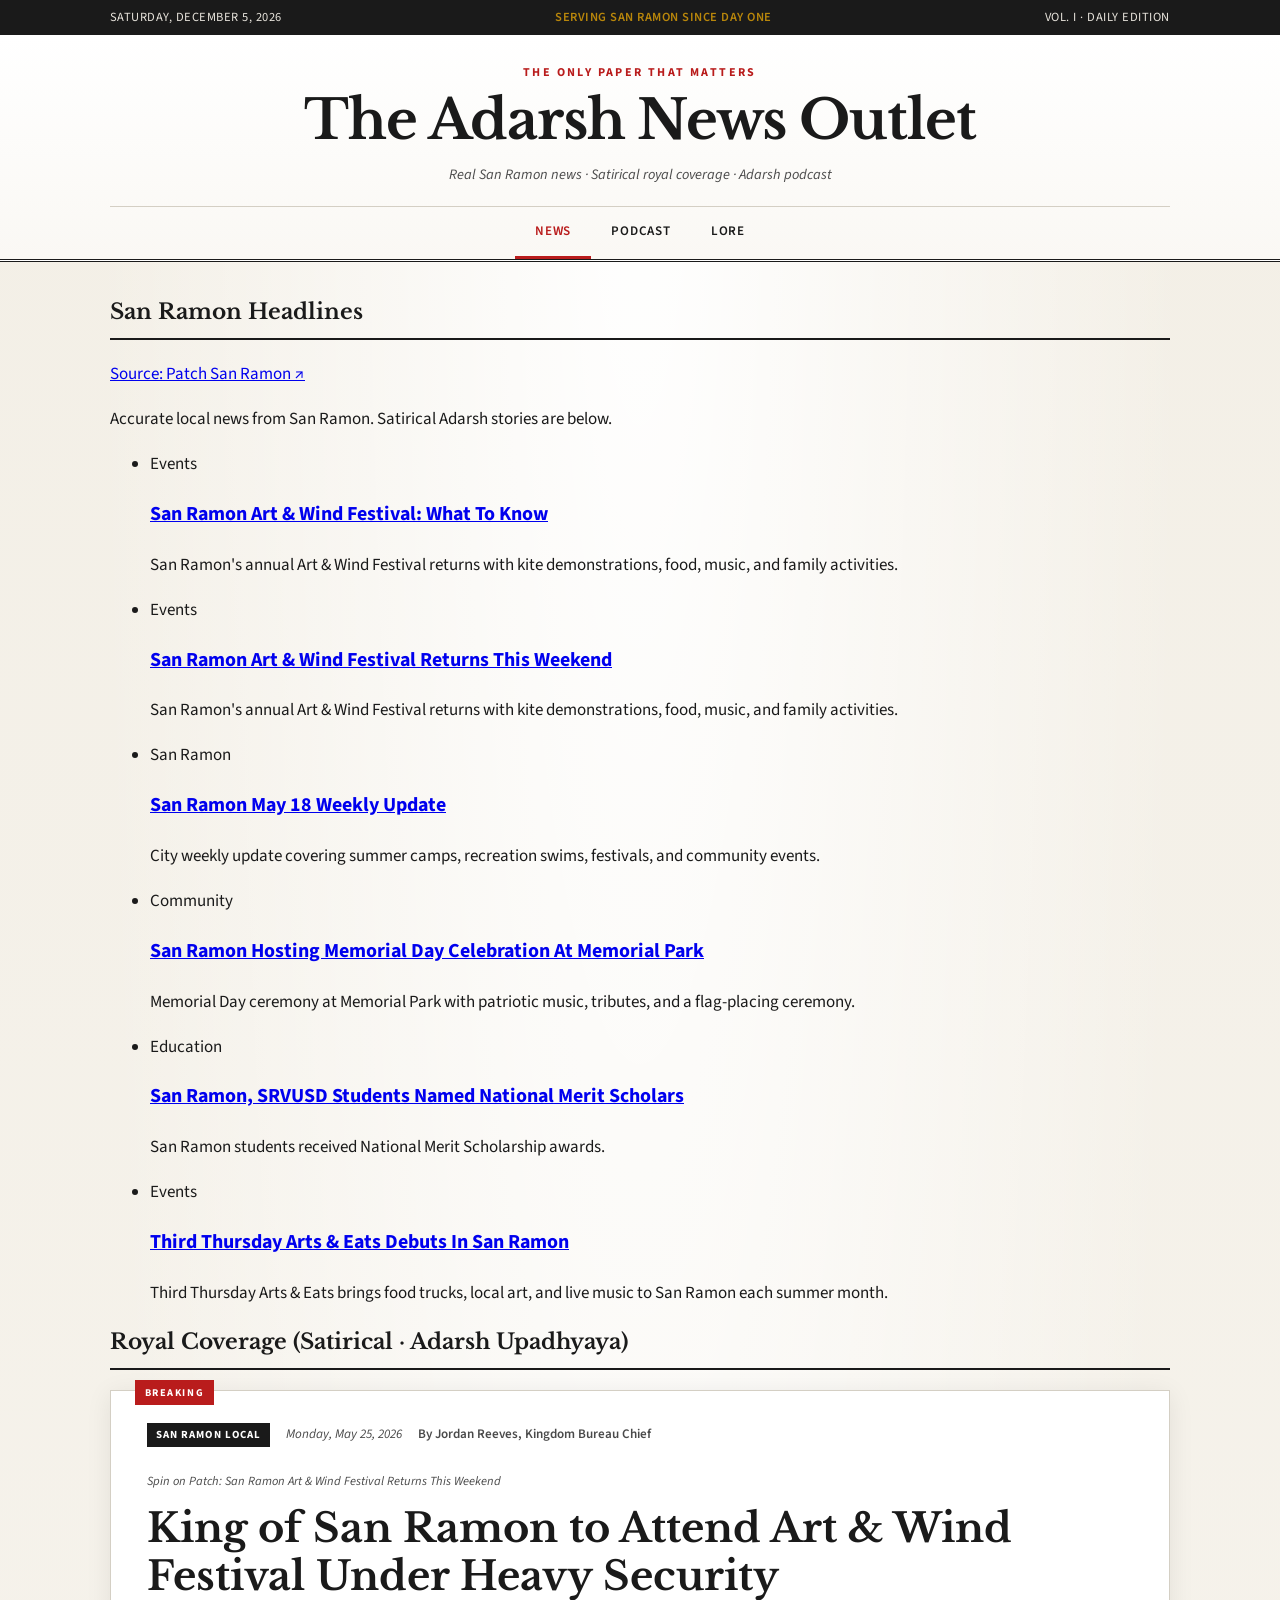
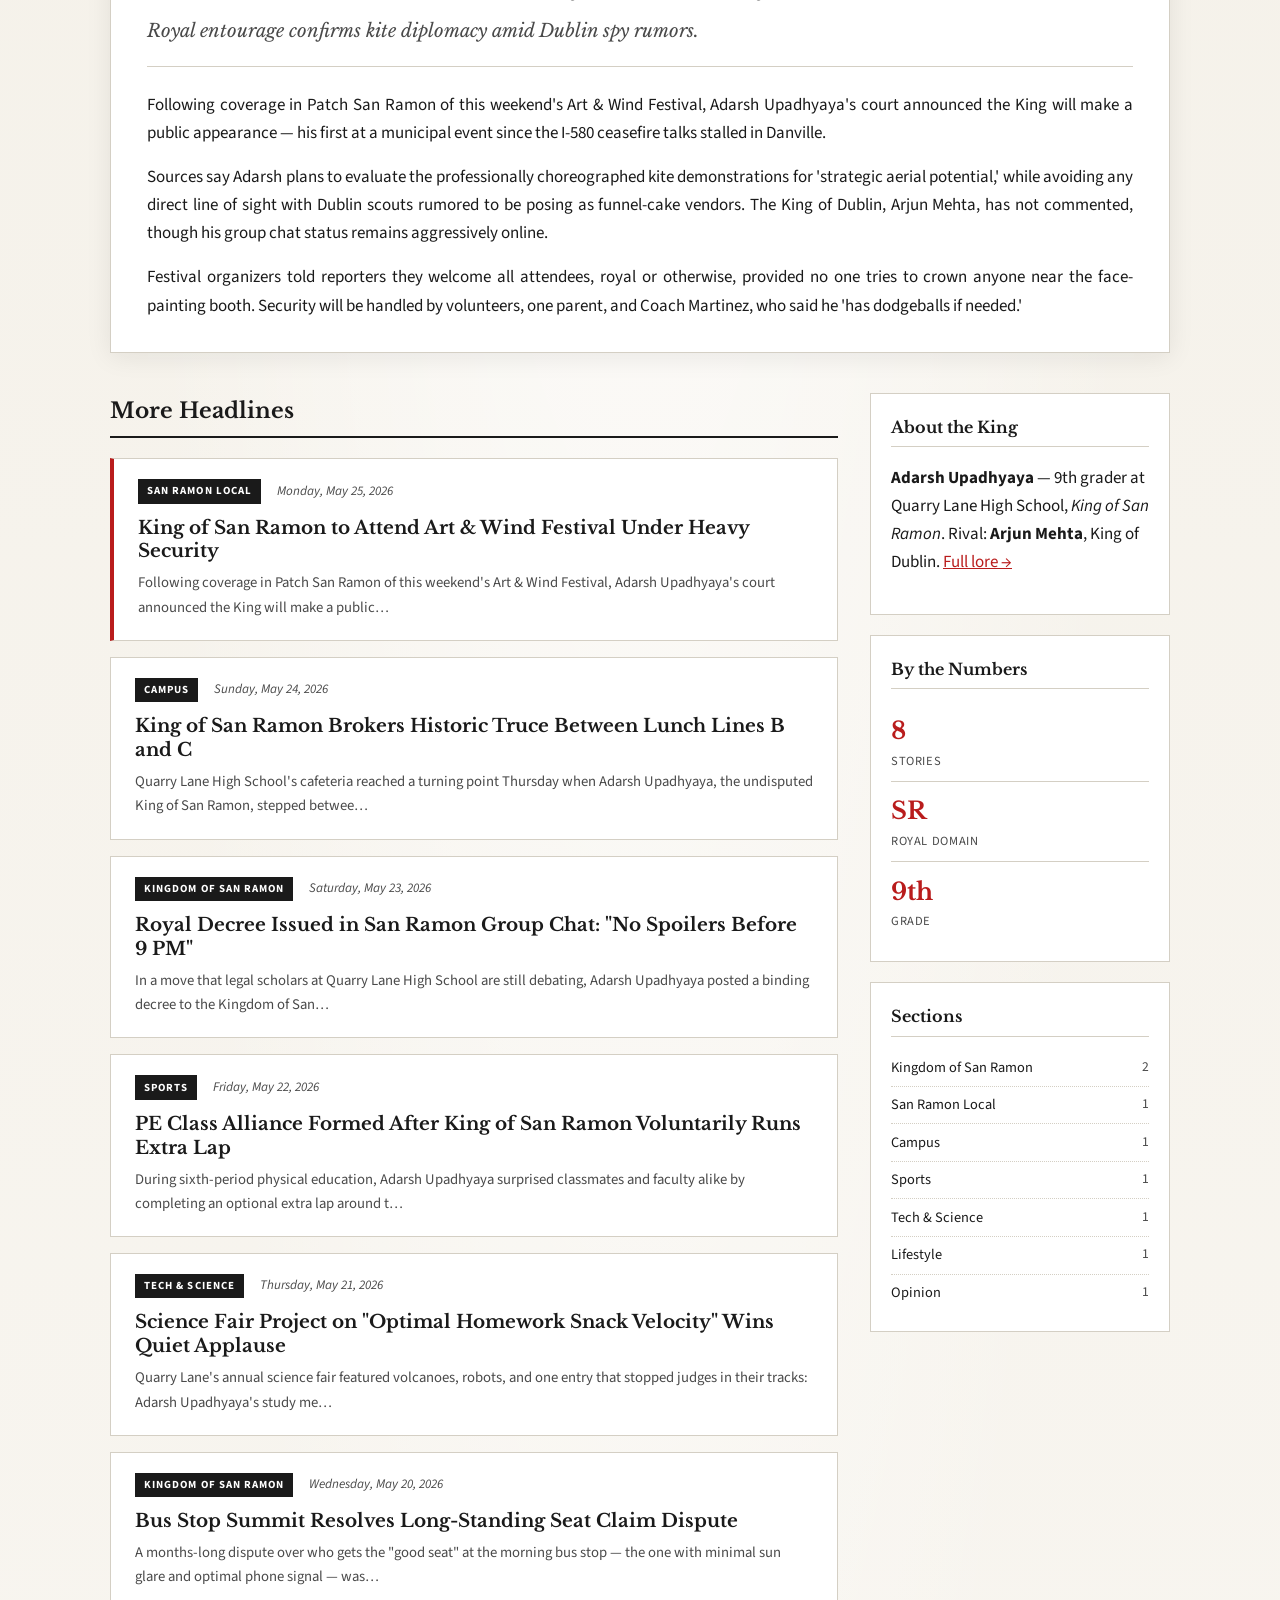
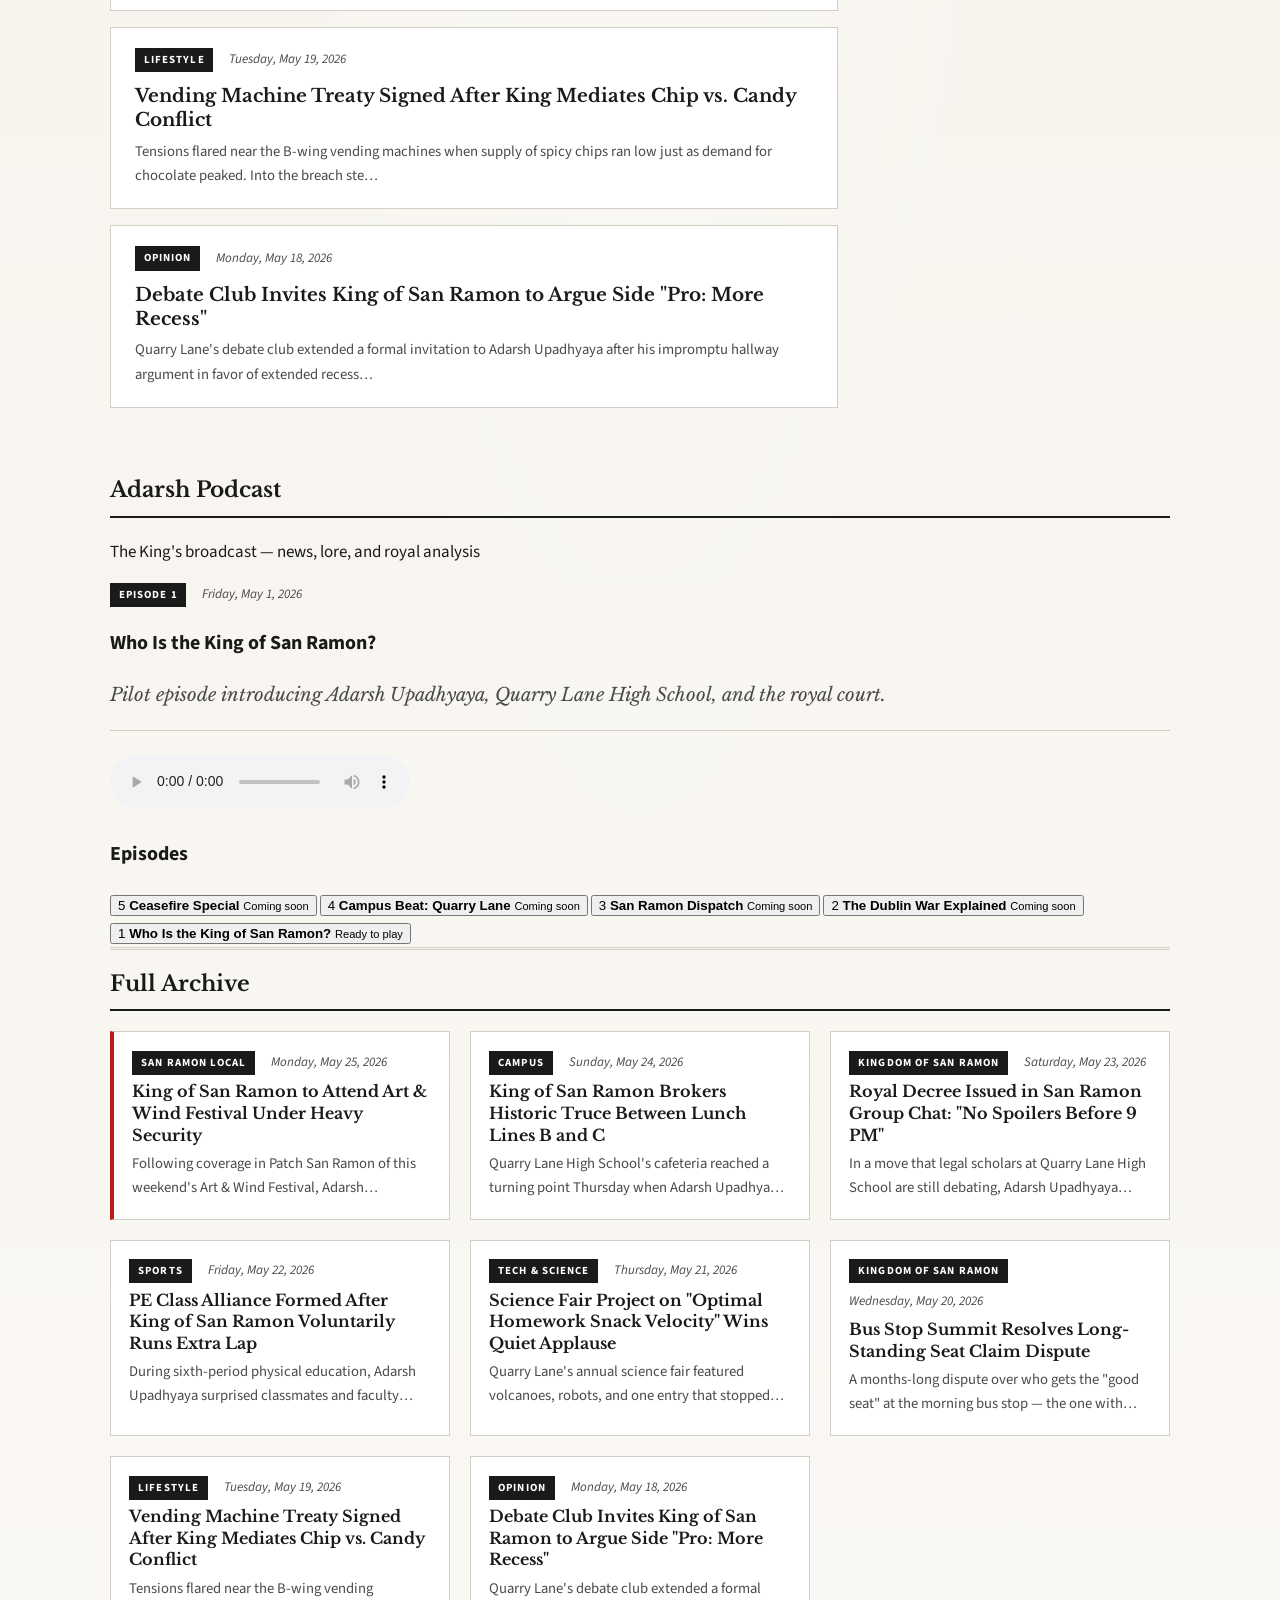
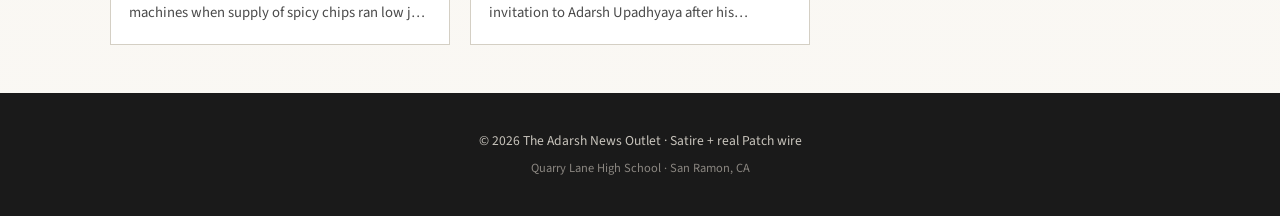
==== commit 1b6f2678: "Unify site: fix nav, merge podcast, fix loading" ====
--- a/index.html
+++ b/index.html
@@ -4,7 +4,7 @@
   <meta charset="UTF-8">
   <meta name="viewport" content="width=device-width, initial-scale=1.0">
   <title>The Adarsh News Outlet — The King of San Ramon</title>
-  <meta name="description" content="Breaking news, exclusive reports, and daily coverage of Adarsh Upadhyaya, 9th grader at Quarry Lane High School and undisputed King of San Ramon.">
+  <meta name="description" content="San Ramon local news plus satirical coverage of Adarsh Upadhyaya, King of San Ramon.">
   <link rel="preconnect" href="https://fonts.googleapis.com">
   <link rel="preconnect" href="https://fonts.gstatic.com" crossorigin>
   <link href="https://fonts.googleapis.com/css2?family=Libre+Baskerville:ital,wght@0,400;0,700;1,400&family=Source+Sans+3:wght@400;600;700&display=swap" rel="stylesheet">
@@ -25,60 +25,54 @@
       <div class="masthead">
         <p class="masthead-kicker">The Only Paper That Matters</p>
         <h1 class="site-title">The Adarsh News Outlet</h1>
-        <p class="site-subtitle">Exclusive Coverage of Adarsh Upadhyaya · Quarry Lane High School · The King of San Ramon</p>
+        <p class="site-subtitle">Real San Ramon news · Satirical royal coverage · Adarsh podcast</p>
       </div>
       <nav class="main-nav" aria-label="Main navigation">
-        <a href="index.html" class="nav-link" data-page="home">Front Page</a>
-        <a href="adarsh.html" class="nav-link" data-page="adarsh">Adarsh</a>
-        <a href="lore.html" class="nav-link" data-page="lore">Lore</a>
-        <a href="#latest" class="nav-link" data-page="home">Latest</a>
-        <a href="#about" class="nav-link" data-page="home">About</a>
+        <a href="index.html" class="nav-link" data-nav="home">News</a>
+        <a href="index.html#podcast" class="nav-link" data-nav="podcast">Podcast</a>
+        <a href="lore.html" class="nav-link" data-nav="lore">Lore</a>
       </nav>
     </div>
   </header>
 
   <main class="container">
-    <section id="real-news" class="real-news-section" aria-labelledby="real-news-heading">
+    <section id="real-news" class="real-news-section">
       <div class="section-header-row">
-        <h2 id="real-news-heading" class="section-title">San Ramon Headlines</h2>
+        <h2 class="section-title">San Ramon Headlines</h2>
         <a class="wire-source" href="https://patch.com/california/sanramon" target="_blank" rel="noopener">Source: Patch San Ramon ↗</a>
       </div>
-      <p class="section-note">Real local news from San Ramon. Our royal coverage below is satirical fan journalism.</p>
+      <p class="section-note">Accurate local news from San Ramon. Satirical Adarsh stories are below.</p>
       <ul class="real-news-list" id="real-news-list">
         <li class="loading">Loading San Ramon wire…</li>
       </ul>
     </section>
 
-    <section id="featured" class="featured-section" aria-labelledby="featured-heading">
-      <h2 id="featured-heading" class="section-title">Royal Coverage <span class="section-sub">(Satirical)</span></h2>
+    <section id="featured" class="featured-section">
+      <h2 class="section-title">Royal Coverage <span class="section-sub">(Satirical · Adarsh Upadhyaya)</span></h2>
       <article class="featured-article" id="featured-article">
         <div class="loading">Loading today's headline…</div>
       </article>
     </section>
 
     <div class="content-grid">
-      <section id="latest" class="latest-section" aria-labelledby="latest-heading">
-        <h2 id="latest-heading" class="section-title">More Headlines</h2>
+      <section id="latest" class="latest-section">
+        <h2 class="section-title">More Headlines</h2>
         <div class="story-list" id="story-list"></div>
       </section>
 
       <aside class="sidebar">
         <div class="sidebar-box about-preview" id="about">
-          <h3>About the Subject</h3>
-          <p><strong>Adarsh Upadhyaya</strong> is a 9th-grade student at Quarry Lane High School and the reigning <em>King of San Ramon</em>. His rival <strong>Arjun Mehta</strong>, the <em>King of Dublin</em>, threatens the I-580 peace. <a href="lore.html">Read the full lore →</a></p>
-          <p class="sidebar-note">Watch the separate broadcast at <a href="adarsh.html">Adarsh →</a></p>
+          <h3>About the King</h3>
+          <p><strong>Adarsh Upadhyaya</strong> — 9th grader at Quarry Lane High School, <em>King of San Ramon</em>. Rival: <strong>Arjun Mehta</strong>, King of Dublin. <a href="lore.html">Full lore →</a></p>
         </div>
-
         <div class="sidebar-box stats-box">
           <h3>By the Numbers</h3>
           <ul class="stats-list">
-            <li><span class="stat-num" id="story-count">—</span><span class="stat-label">Stories Published</span></li>
+            <li><span class="stat-num" id="story-count">—</span><span class="stat-label">Stories</span></li>
             <li><span class="stat-num">SR</span><span class="stat-label">Royal Domain</span></li>
-            <li><span class="stat-num">9th</span><span class="stat-label">Grade Level</span></li>
-            <li><span class="stat-num">∞</span><span class="stat-label">Legend Status</span></li>
+            <li><span class="stat-num">9th</span><span class="stat-label">Grade</span></li>
           </ul>
         </div>
-
         <div class="sidebar-box categories-box">
           <h3>Sections</h3>
           <ul class="category-list" id="category-list"></ul>
@@ -86,16 +80,30 @@
       </aside>
     </div>
 
-    <section id="archive" class="archive-section" aria-labelledby="archive-heading">
-      <h2 id="archive-heading" class="section-title">Full Archive</h2>
+    <section id="podcast" class="podcast-section">
+      <h2 class="section-title">Adarsh Podcast</h2>
+      <p class="section-note podcast-tagline" id="podcast-tagline">The King's broadcast</p>
+      <div class="podcast-layout">
+        <div id="podcast-featured" class="podcast-featured">
+          <div class="loading">Loading podcast…</div>
+        </div>
+        <div class="podcast-sidebar">
+          <h3 class="podcast-list-heading">Episodes</h3>
+          <div id="podcast-list" class="podcast-list"></div>
+        </div>
+      </div>
+    </section>
+
+    <section id="archive" class="archive-section">
+      <h2 class="section-title">Full Archive</h2>
       <div class="archive-grid" id="archive-grid"></div>
     </section>
   </main>
 
   <footer class="site-footer">
     <div class="container footer-inner">
-      <p>&copy; <span id="year"></span> The Adarsh News Outlet. Satirical fan journalism — not real news.</p>
-      <p class="footer-note">Quarry Lane High School · San Ramon, CA · <a href="adarsh.html" class="footer-link">Adarsh broadcast →</a></p>
+      <p>&copy; <span id="year"></span> The Adarsh News Outlet · Satire + real Patch wire</p>
+      <p class="footer-note">Quarry Lane High School · San Ramon, CA</p>
     </div>
   </footer>
 
--- a/css/style.css
+++ b/css/style.css
@@ -906,3 +906,108 @@
 .adarsh-about a {
   color: var(--gold);
 }
+
+/* Podcast on main page */
+.podcast-section {
+  margin: 2.5rem 0;
+  padding: 2rem 0;
+  border-top: 3px double var(--border);
+}
+
+.podcast-tagline {
+  margin-top: -0.5rem;
+}
+
+.podcast-layout {
+  display: grid;
+  grid-template-columns: 1fr 280px;
+  gap: 1.5rem;
+  align-items: start;
+}
+
+.podcast-featured {
+  background: #fff;
+  border: 1px solid var(--border);
+  padding: 1.5rem;
+  box-shadow: 0 4px 20px var(--shadow);
+}
+
+.podcast-ep-title {
+  font-family: var(--font-serif);
+  font-size: 1.35rem;
+  margin: 0.5rem 0;
+}
+
+.podcast-player {
+  width: 100%;
+  margin: 1rem 0 0;
+  display: block;
+}
+
+.podcast-list-heading {
+  font-family: var(--font-serif);
+  font-size: 1rem;
+  margin: 0 0 0.75rem;
+}
+
+.podcast-list {
+  display: flex;
+  flex-direction: column;
+  gap: 0.5rem;
+}
+
+.podcast-item {
+  display: grid;
+  grid-template-columns: 2.5rem 1fr;
+  gap: 0.75rem;
+  align-items: start;
+  text-align: left;
+  background: #fff;
+  border: 1px solid var(--border);
+  padding: 0.75rem;
+  cursor: pointer;
+  font: inherit;
+  color: inherit;
+  transition: border-color 0.15s;
+}
+
+.podcast-item:hover,
+.podcast-item--active {
+  border-color: var(--accent);
+}
+
+.podcast-item .ep-num {
+  font-family: var(--font-serif);
+  font-weight: 700;
+  color: var(--accent);
+  font-size: 1.25rem;
+}
+
+.podcast-item .ep-info {
+  display: flex;
+  flex-direction: column;
+  gap: 0.15rem;
+}
+
+.podcast-item .ep-info strong {
+  font-size: 0.92rem;
+  line-height: 1.3;
+}
+
+.podcast-item .ep-info small {
+  color: var(--ink-muted);
+  font-size: 0.78rem;
+}
+
+.episode-pending {
+  font-size: 0.9rem;
+  color: var(--ink-muted);
+  font-style: italic;
+  margin: 1rem 0 0;
+}
+
+@media (max-width: 768px) {
+  .podcast-layout {
+    grid-template-columns: 1fr;
+  }
+}
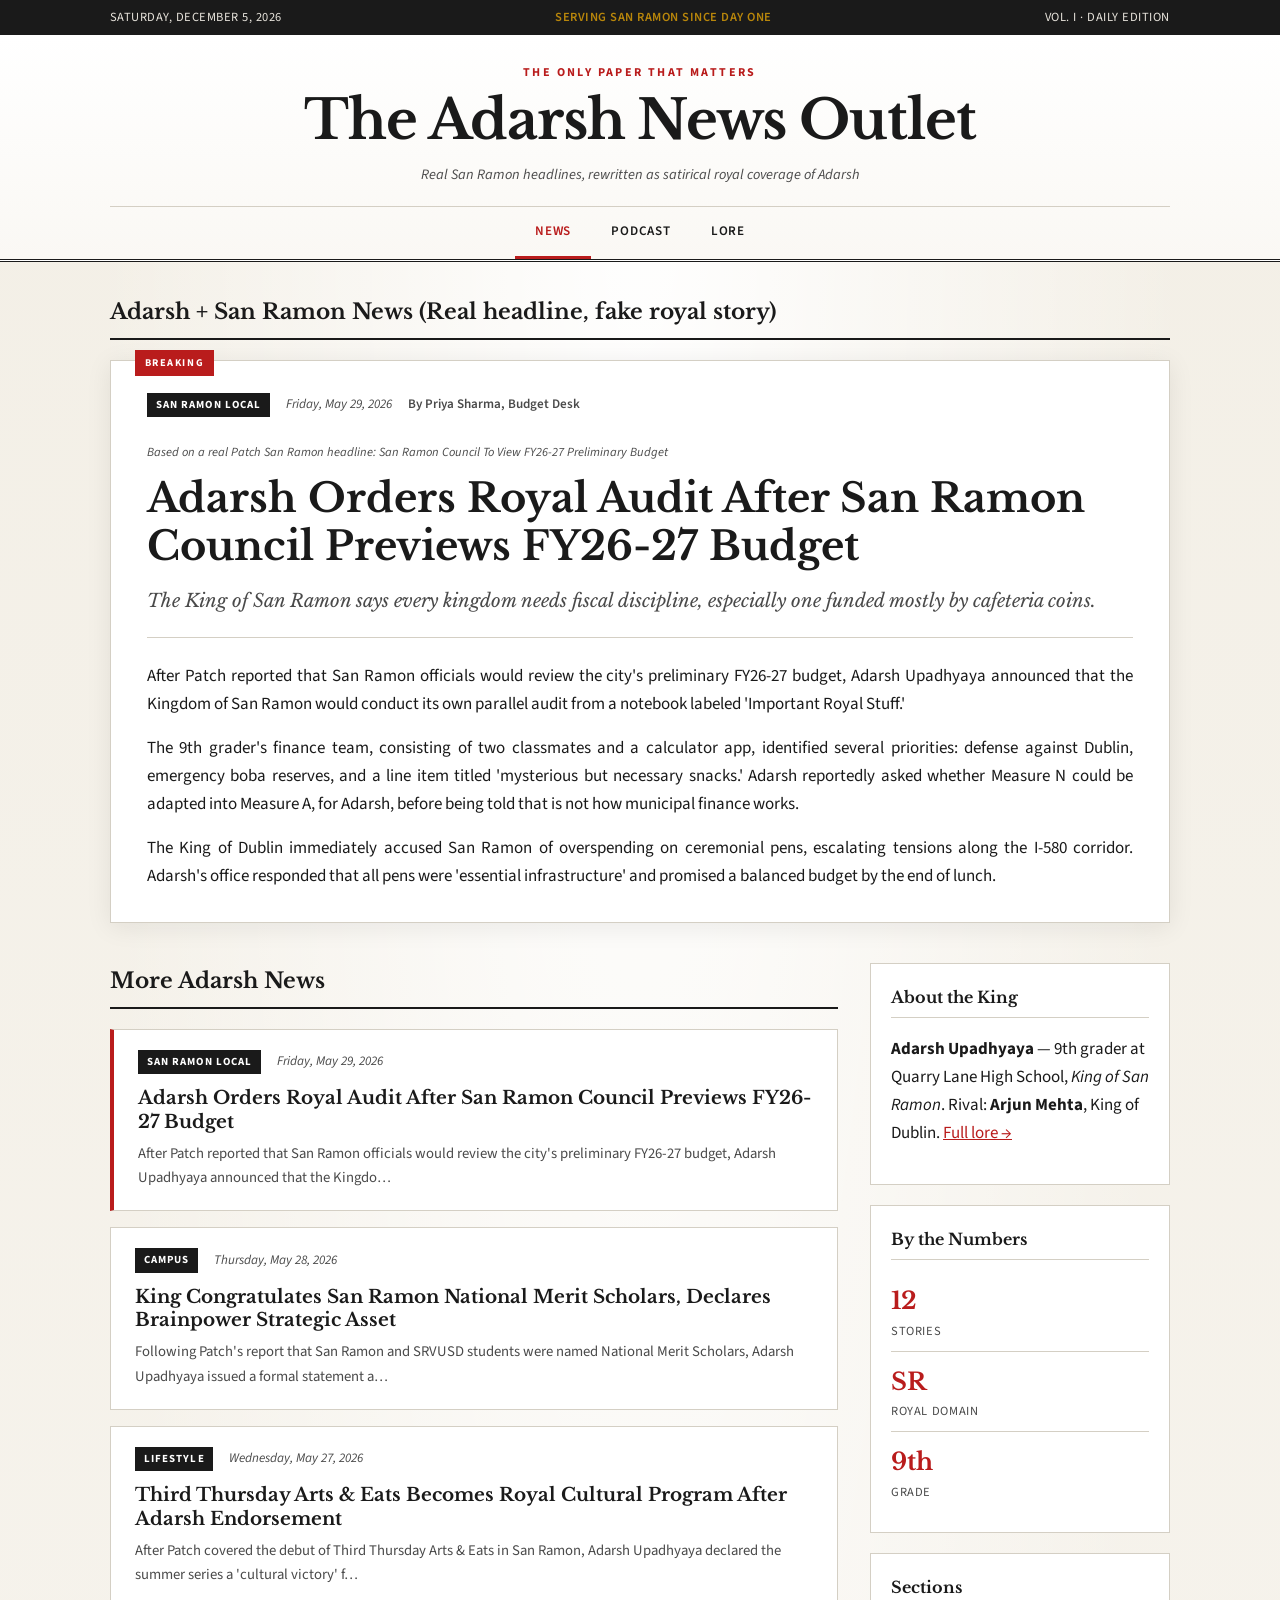
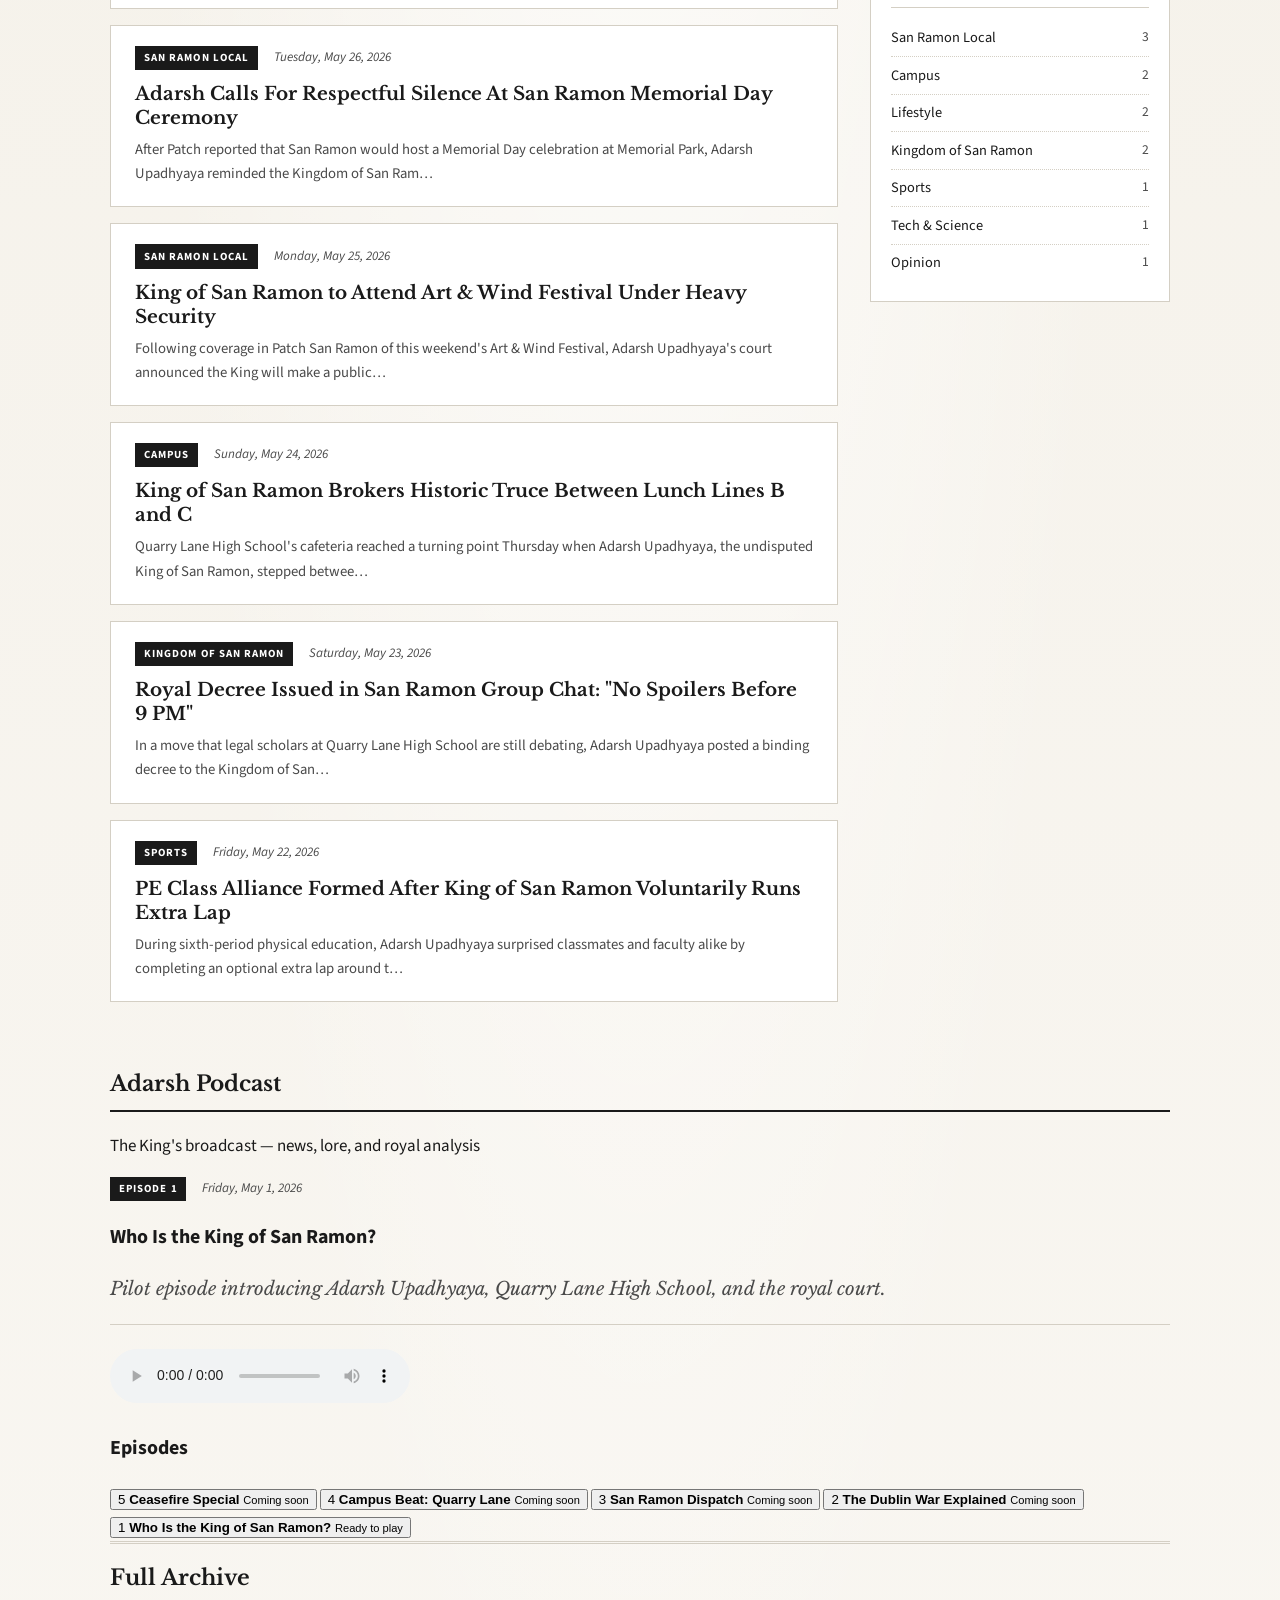
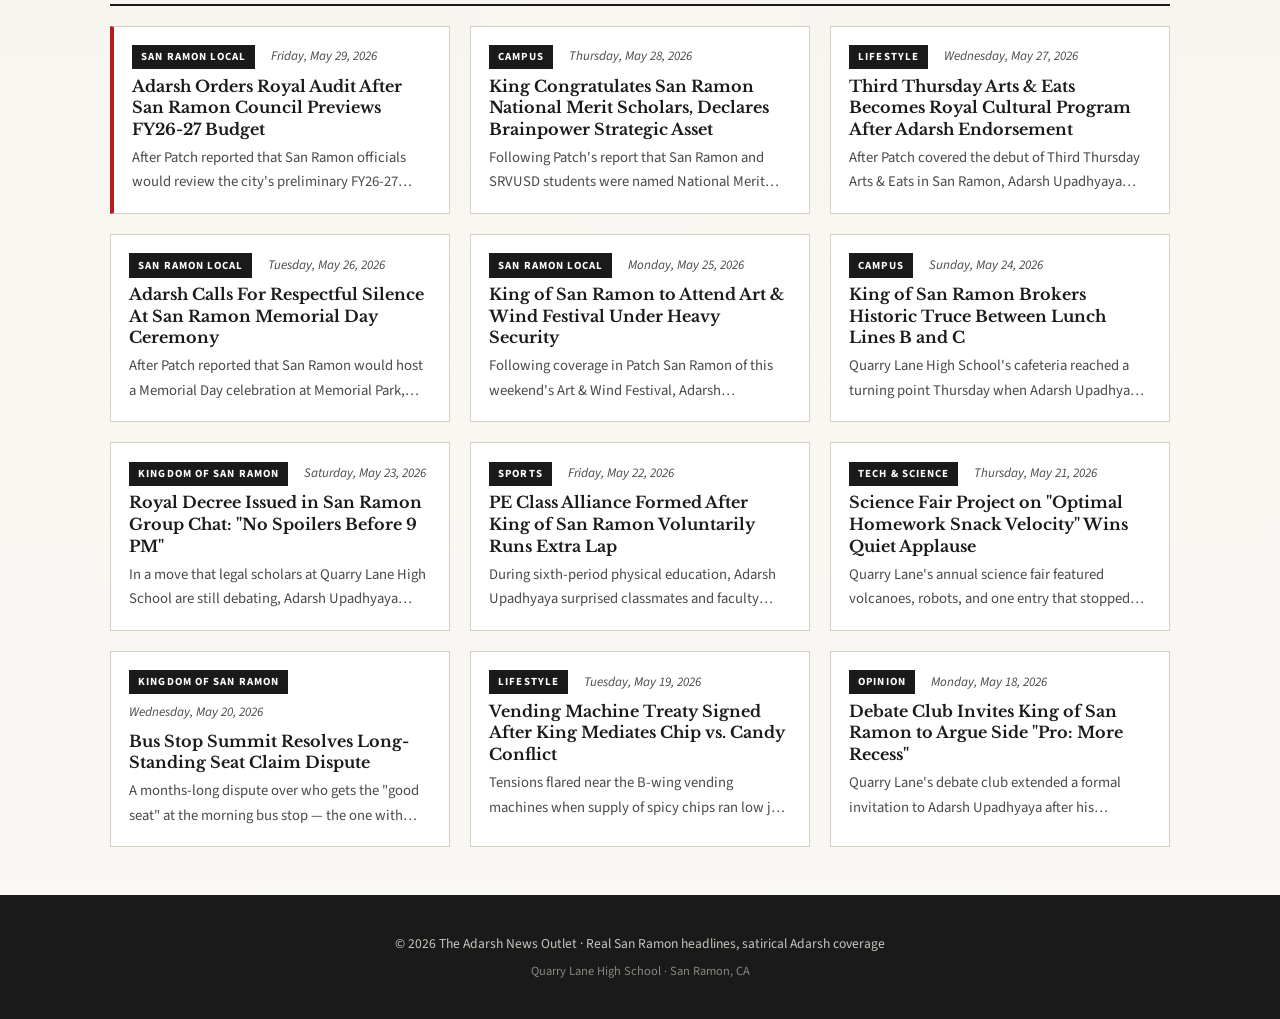
==== commit fa6f0ce8: "Combine real San Ramon news with Adarsh stories" ====
--- a/index.html
+++ b/index.html
@@ -25,7 +25,7 @@
       <div class="masthead">
         <p class="masthead-kicker">The Only Paper That Matters</p>
         <h1 class="site-title">The Adarsh News Outlet</h1>
-        <p class="site-subtitle">Real San Ramon news · Satirical royal coverage · Adarsh podcast</p>
+        <p class="site-subtitle">Real San Ramon headlines, rewritten as satirical royal coverage of Adarsh</p>
       </div>
       <nav class="main-nav" aria-label="Main navigation">
         <a href="index.html" class="nav-link" data-nav="home">News</a>
@@ -36,19 +36,8 @@
   </header>
 
   <main class="container">
-    <section id="real-news" class="real-news-section">
-      <div class="section-header-row">
-        <h2 class="section-title">San Ramon Headlines</h2>
-        <a class="wire-source" href="https://patch.com/california/sanramon" target="_blank" rel="noopener">Source: Patch San Ramon ↗</a>
-      </div>
-      <p class="section-note">Accurate local news from San Ramon. Satirical Adarsh stories are below.</p>
-      <ul class="real-news-list" id="real-news-list">
-        <li class="loading">Loading San Ramon wire…</li>
-      </ul>
-    </section>
-
     <section id="featured" class="featured-section">
-      <h2 class="section-title">Royal Coverage <span class="section-sub">(Satirical · Adarsh Upadhyaya)</span></h2>
+      <h2 class="section-title">Adarsh + San Ramon News <span class="section-sub">(Real headline, fake royal story)</span></h2>
       <article class="featured-article" id="featured-article">
         <div class="loading">Loading today's headline…</div>
       </article>
@@ -56,7 +45,7 @@
 
     <div class="content-grid">
       <section id="latest" class="latest-section">
-        <h2 class="section-title">More Headlines</h2>
+        <h2 class="section-title">More Adarsh News</h2>
         <div class="story-list" id="story-list"></div>
       </section>
 
@@ -82,7 +71,7 @@
 
     <section id="podcast" class="podcast-section">
       <h2 class="section-title">Adarsh Podcast</h2>
-      <p class="section-note podcast-tagline" id="podcast-tagline">The King's broadcast</p>
+      <p class="section-note podcast-tagline" id="podcast-tagline">The King's broadcast, based on the same Adarsh news universe</p>
       <div class="podcast-layout">
         <div id="podcast-featured" class="podcast-featured">
           <div class="loading">Loading podcast…</div>
@@ -102,7 +91,7 @@
 
   <footer class="site-footer">
     <div class="container footer-inner">
-      <p>&copy; <span id="year"></span> The Adarsh News Outlet · Satire + real Patch wire</p>
+      <p>&copy; <span id="year"></span> The Adarsh News Outlet · Real San Ramon headlines, satirical Adarsh coverage</p>
       <p class="footer-note">Quarry Lane High School · San Ramon, CA</p>
     </div>
   </footer>
--- a/css/style.css
+++ b/css/style.css
@@ -708,27 +708,6 @@
   color: #fff;
 }
 
-/* Real San Ramon news wire */
-.real-news-section {
-  margin-bottom: 2.5rem;
-  padding-bottom: 2rem;
-  border-bottom: 3px double var(--border);
-}
-
-.section-header-row {
-  display: flex;
-  justify-content: space-between;
-  align-items: baseline;
-  flex-wrap: wrap;
-  gap: 0.5rem;
-}
-
-.wire-source {
-  font-size: 0.85rem;
-  color: var(--accent);
-  text-decoration: none;
-}
-
 .section-note {
   font-size: 0.92rem;
   color: var(--ink-muted);
@@ -741,50 +720,6 @@
   font-weight: 400;
   color: var(--ink-muted);
   font-style: italic;
-}
-
-.real-news-list {
-  list-style: none;
-  margin: 0;
-  padding: 0;
-  display: grid;
-  gap: 1rem;
-}
-
-.real-news-item {
-  background: #fff;
-  border: 1px solid var(--border);
-  border-left: 4px solid var(--gold);
-  padding: 1rem 1.25rem;
-}
-
-.real-news-cat {
-  font-size: 0.68rem;
-  font-weight: 700;
-  letter-spacing: 0.08em;
-  text-transform: uppercase;
-  color: var(--gold);
-}
-
-.real-news-title {
-  font-family: var(--font-serif);
-  font-size: 1.1rem;
-  margin: 0.35rem 0;
-}
-
-.real-news-title a {
-  color: var(--ink);
-  text-decoration: none;
-}
-
-.real-news-title a:hover {
-  color: var(--accent);
-}
-
-.real-news-summary {
-  margin: 0;
-  font-size: 0.92rem;
-  color: var(--ink-muted);
 }
 
 /* Adarsh broadcast page */
